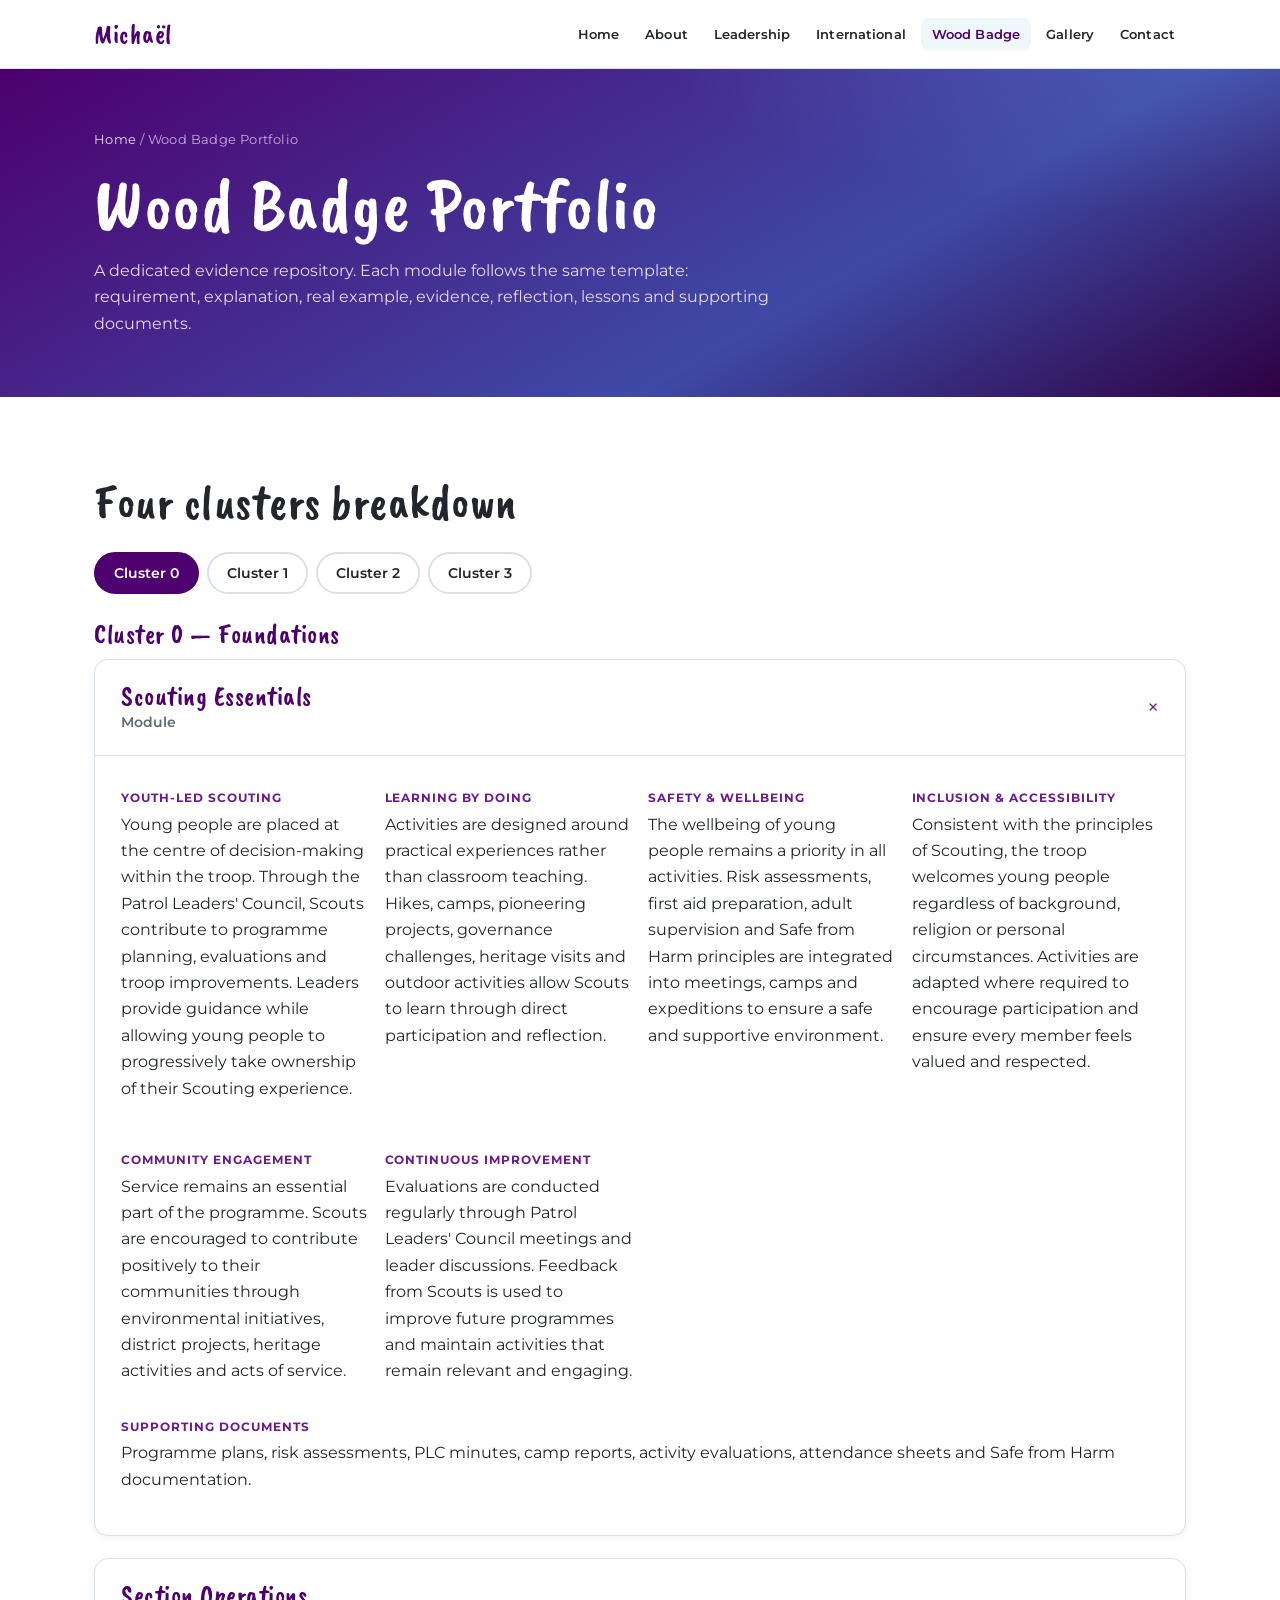
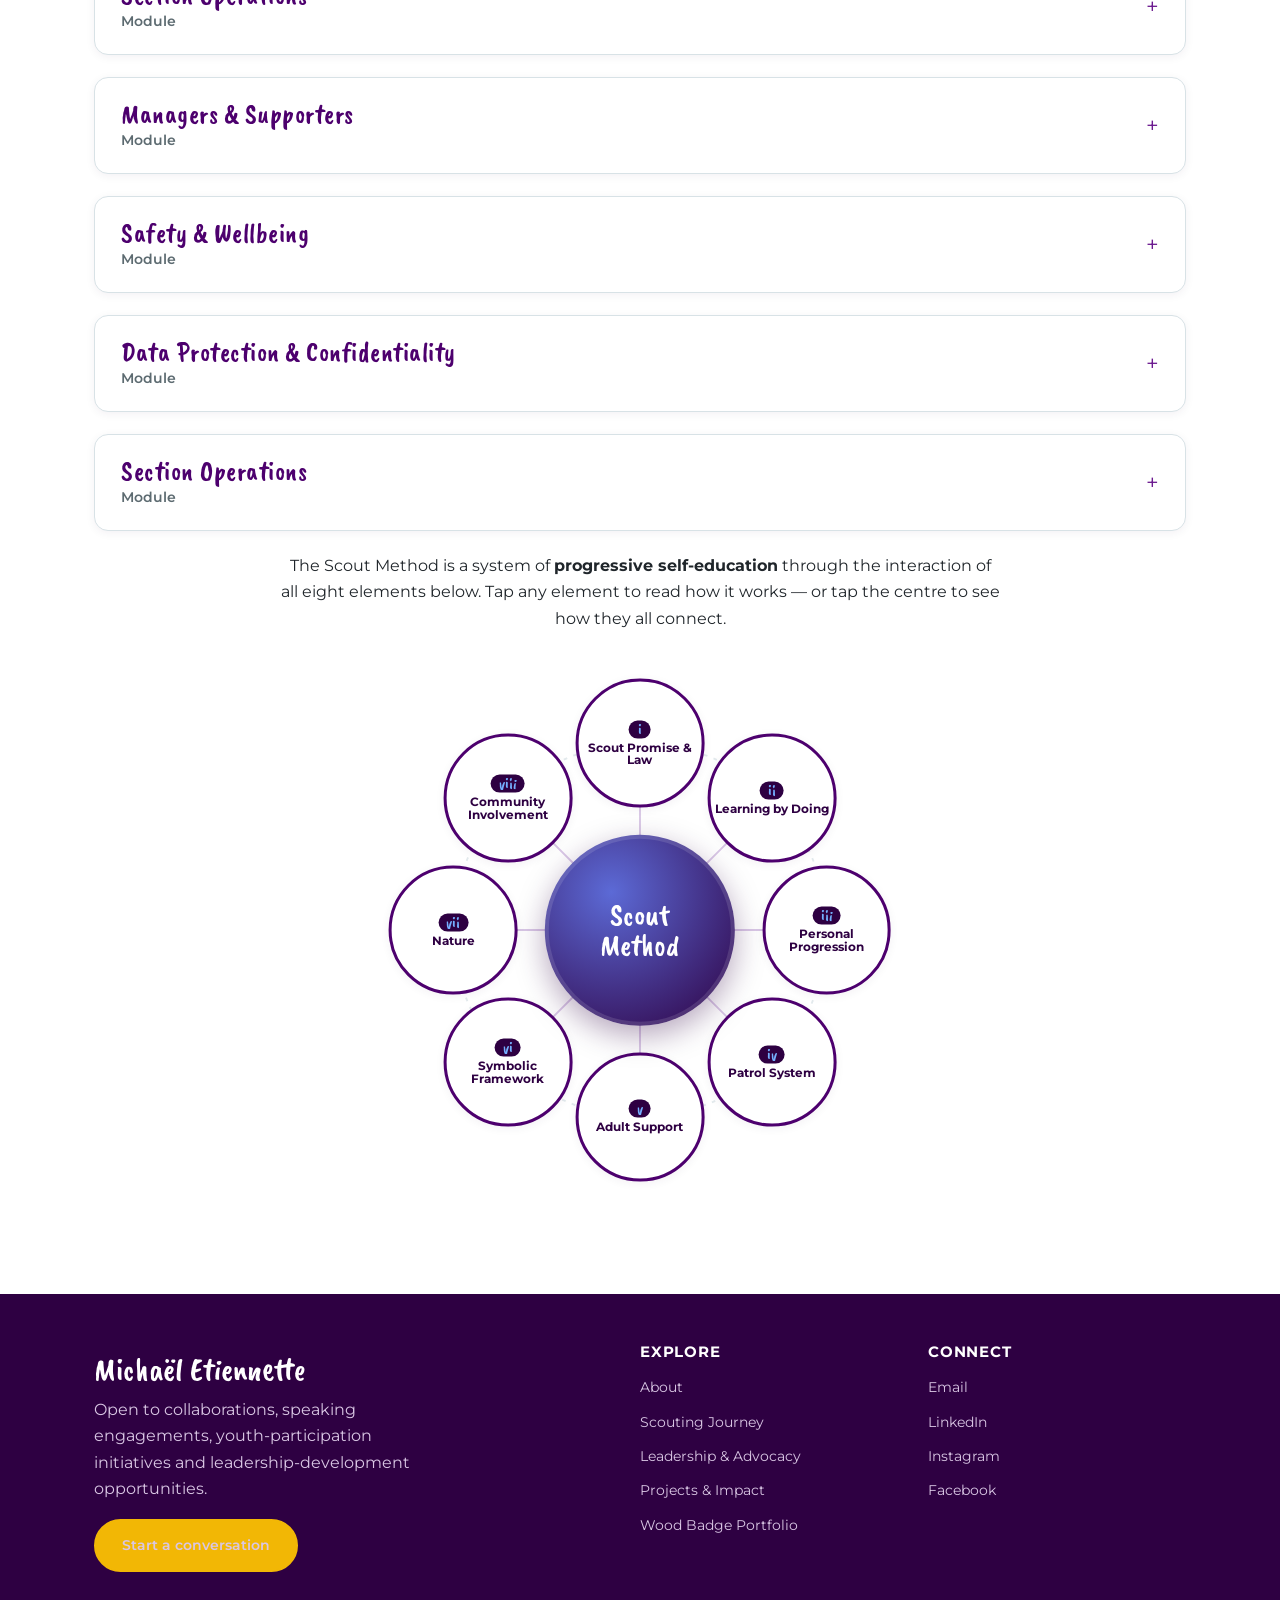
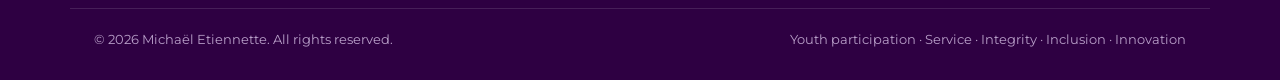
==== wood-badge.html @ 7f984c74 "Refactor code structure for improved readability and maintainability" ====
<!DOCTYPE html>
<html lang="en">
<head>
  <meta charset="UTF-8">
  <meta name="viewport" content="width=device-width, initial-scale=1.0">
  <title>Michaël Etiennette — Wood Badge Portfolio</title>
  <meta name="description" content="A dedicated evidence repository covering all Wood Badge clusters and modules, with requirement, explanation, example, evidence, reflection and lessons.">
  <link rel="preconnect" href="https://fonts.googleapis.com">
  <link rel="preconnect" href="https://fonts.gstatic.com" crossorigin>
  <link href="https://fonts.googleapis.com/css2?family=Caveat+Brush&family=Montserrat:wght@400;500;600;700;800&display=swap" rel="stylesheet">
  <link rel="stylesheet" href="css/style.css">
</head>
<body>
  <!-- ===== Header ===== -->
  <header class="site-header">
    <div class="wrap nav">
      <a class="brand" href="index.html">Michaël</a>
      <button class="nav-toggle" aria-label="Menu" aria-expanded="false">☰</button>
      <ul class="nav-links">
        <li><a href="index.html">Home</a></li>
        <li><a href="about.html">About</a></li>
        <li><a href="leadership.html">Leadership</a></li>
        <li><a href="international.html">International</a></li>
        <li><a href="wood-badge.html">Wood Badge</a></li>
        <li><a href="gallery.html">Gallery</a></li>
        <li><a href="contact.html">Contact</a></li>
      </ul>
    </div>
  </header>

  <section class="banner">
    <div class="wrap">
      <div class="breadcrumb"><a href="index.html">Home</a> / Wood Badge Portfolio</div>
      <h1>Wood Badge Portfolio</h1>
      <p>A dedicated evidence repository. Each module follows the same template: requirement, explanation, real example, evidence, reflection, lessons and supporting documents.</p>
    </div>
  </section>

  <section class="section">
    <div class="wrap" data-tabs>
      <h2>Four clusters breakdown</h2>

      <div class="tabs reveal" style="margin-top:24px;">
        <button class="tab-btn active" data-target="cluster-0">Cluster 0</button>
        <button class="tab-btn" data-target="cluster-1">Cluster 1</button>
        <button class="tab-btn" data-target="cluster-2">Cluster 2</button>
        <button class="tab-btn" data-target="cluster-3">Cluster 3</button>
      </div>
       <!-- CLUSTER 0 -->
<div class="tab-panel active" id="cluster-0">
  <h3 style="color:var(--purple);">Cluster 0 — Foundations</h3>

  <!-- SCOUTING ESSENTIALS -->

  <details class="detail-block reveal" open>
    <summary>
      <div>
        <h3>Scouting Essentials</h3>
        <div class="sub">Module</div>
      </div>
      <span class="chev">+</span>
    </summary>

    <div class="detail-body">

      <div class="field-grid">

        <div class="field">
          <div class="field-label">Youth-Led Scouting</div>
          <p>
            Young people are placed at the centre of decision-making within the troop. Through the Patrol Leaders' Council, Scouts contribute to programme planning, evaluations and troop improvements. Leaders provide guidance while allowing young people to progressively take ownership of their Scouting experience.
          </p>
        </div>

        <div class="field">
          <div class="field-label">Learning by Doing</div>
          <p>
            Activities are designed around practical experiences rather than classroom teaching. Hikes, camps, pioneering projects, governance challenges, heritage visits and outdoor activities allow Scouts to learn through direct participation and reflection.
          </p>
        </div>

        <div class="field">
          <div class="field-label">Safety & Wellbeing</div>
          <p>
            The wellbeing of young people remains a priority in all activities. Risk assessments, first aid preparation, adult supervision and Safe from Harm principles are integrated into meetings, camps and expeditions to ensure a safe and supportive environment.
          </p>
        </div>

        <div class="field">
          <div class="field-label">Inclusion & Accessibility</div>
          <p>
            Consistent with the principles of Scouting, the troop welcomes young people regardless of background, religion or personal circumstances. Activities are adapted where required to encourage participation and ensure every member feels valued and respected.
          </p>
        </div>

        <div class="field">
          <div class="field-label">Community Engagement</div>
          <p>
            Service remains an essential part of the programme. Scouts are encouraged to contribute positively to their communities through environmental initiatives, district projects, heritage activities and acts of service.
          </p>
        </div>

        <div class="field">
          <div class="field-label">Continuous Improvement</div>
          <p>
            Evaluations are conducted regularly through Patrol Leaders' Council meetings and leader discussions. Feedback from Scouts is used to improve future programmes and maintain activities that remain relevant and engaging.
          </p>
        </div>

      </div>

      <div class="field">
        <div class="field-label">Supporting Documents</div>
        <p>
          Programme plans, risk assessments, PLC minutes, camp reports, activity evaluations, attendance sheets and Safe from Harm documentation.
        </p>
      </div>

    </div>
  </details>


  <!-- SECTION OPERATIONS -->

  <details class="detail-block reveal">
    <summary>
      <div>
        <h3>Section Operations</h3>
        <div class="sub">Module</div>
      </div>
      <span class="chev">+</span>
    </summary>

    <div class="detail-body">

      <div class="field-grid">

        <div class="field">
          <div class="field-label">Scout Troop Structure</div>
          <p>
            The Scout Troop consists of 34 Scouts organised into five patrols. Each patrol is led by a Patrol Leader and Assistant Patrol Leader who are responsible for coordinating activities, communication and patrol development.
          </p>
        </div>

        <div class="field">
          <div class="field-label">Patrol Leaders' Council</div>
          <p>
            The Patrol Leaders' Council consists of five Patrol Leaders, five Assistant Patrol Leaders, a Senior Patrol Leader and an Assistant Senior Patrol Leader. The PLC meets regularly to evaluate activities, discuss troop matters and contribute to programme planning.
          </p>
        </div>

        <div class="field">
          <div class="field-label">Youth Participation</div>
          <p>
            As the Patrol Leaders' Council was recently restructured, emphasis is currently placed on leadership development and empowering young leaders to progressively assume greater responsibilities within the troop.
          </p>
        </div>

      </div>

      <div class="field">
        <div class="field-label">Patrol Leaders' Council Structure</div>
        <p><em>Insert organisational chart / image here.</em></p>
      </div>

    </div>
  </details>


  <!-- MANAGERS & SUPPORTERS -->

  <details class="detail-block reveal">
    <summary>
      <div>
        <h3>Managers & Supporters</h3>
        <div class="sub">Module</div>
      </div>
      <span class="chev">+</span>
    </summary>

    <div class="detail-body">

      <div class="field-grid">

        <div class="field">
          <div class="field-label">La Maîtrise</div>
          <p>
            The Group Scouters' Meeting serves as the principal decision-making and coordination body of the group. Leaders from all sections meet regularly to discuss programme delivery, group development, safeguarding concerns and upcoming activities.
          </p>
        </div>

        <div class="field">
          <div class="field-label">Leadership Team</div>
          <p>
            The group currently consists of approximately 14 adult leaders across the Cub, Scout and Venture sections. Meetings are generally held once or twice per week depending on operational requirements.
          </p>
        </div>

        <div class="field">
          <div class="field-label">Decision-Making Process</div>
          <p>
            Consensus is the preferred method of decision-making. Voting is used only when consensus cannot be reached. The Group Scout Leader chairs meetings with support from the Assistant Group Scout Leader, Secretary and Treasurer.
          </p>
        </div>

        <div class="field">
          <div class="field-label">Annual General Meeting</div>
          <p>
            The AGM is normally held at the beginning of each year with the participation of parents, the sponsoring authority and supporters. Financial reports, annual plans and budgets are presented while stakeholders contribute to discussions on the future direction of the group.
          </p>
        </div>

        <div class="field">
          <div class="field-label">Stakeholder Engagement</div>
          <p>
            Parents, former Scouts, district leadership and the sponsoring authority provide valuable support through volunteering, fundraising, logistics and strategic guidance for the group.
          </p>
        </div>

        <div class="field">
          <div class="field-label">Adult Support & Development</div>
          <p>
            Responsibilities are distributed among leaders to encourage ownership, improve retention and provide opportunities for personal development. New leaders are supported through mentoring and gradual integration into group operations.
          </p>
        </div>

      </div>

      <div class="field">
        <div class="field-label">Supporting Documents</div>
        <p>
          AGM reports, meeting minutes, organisational charts, budgets, annual calendars and committee records.
        </p>
      </div>

    </div>
  </details>


  <!-- SAFETY & WELLBEING -->

  <details class="detail-block reveal">
    <summary>
      <div>
        <h3>Safety & Wellbeing</h3>
        <div class="sub">Module</div>
      </div>
      <span class="chev">+</span>
    </summary>

    <div class="detail-body">

      <div class="field-grid">

        <div class="field">
          <div class="field-label">Safe from Harm Implementation</div>
          <ul>
            <li>Safe from Harm briefings conducted during camps and major activities.</li>
            <li>Listening Ears identified during residential experiences.</li>
            <li>Bullying, exclusion and inappropriate behaviour addressed immediately.</li>
            <li>Young people encouraged to raise concerns in confidence.</li>
            <li>Respectful behaviour standards communicated to all participants.</li>
          </ul>
        </div>

        <div class="field">
          <div class="field-label">Health & First Aid</div>
          <ul>
            <li>First aid kits available during meetings, hikes and camps.</li>
            <li>Medical information collected before residential activities.</li>
            <li>Emergency contacts maintained and accessible.</li>
            <li>Qualified first aiders identified for major events.</li>
            <li>Emergency procedures reviewed before activities.</li>
          </ul>
        </div>

        <div class="field">
          <div class="field-label">Risk Management</div>
          <ul>
            <li>Risk assessments completed before major activities.</li>
            <li>Hazards identified and control measures documented.</li>
            <li>Activity leaders briefed on mitigation measures.</li>
            <li>Dynamic risk assessments conducted when conditions change.</li>
          </ul>
        </div>

      </div>

      <div class="field">
        <div class="field-label">Risk Assessment Example</div>
        <p><em>Insert risk assessment matrix / image here.</em></p>
      </div>

    </div>
  </details>


  <!-- DATA PROTECTION -->

  <details class="detail-block reveal">
    <summary>
      <div>
        <h3>Data Protection & Confidentiality</h3>
        <div class="sub">Module</div>
      </div>
      <span class="chev">+</span>
    </summary>

    <div class="detail-body">

      <div class="field-grid">

        <div class="field">
          <div class="field-label">Personal Information</div>
          <p>
            Personal information collected from members and parents is used solely for Scouting purposes. Access is restricted to authorised leaders where operationally necessary.
          </p>
        </div>

        <div class="field">
          <div class="field-label">Medical Records</div>
          <p>
            Medical information is collected before camps and major activities and handled confidentially to ensure the safety and wellbeing of participants.
          </p>
        </div>

        <div class="field">
          <div class="field-label">Photography Consent</div>
          <p>
            Parents are informed regarding the use of photographs and media content. Images used on social media or promotional materials remain respectful and aligned with Safe from Harm principles.
          </p>
        </div>

        <div class="field">
          <div class="field-label">Document Security</div>
          <p>
            Registration forms, consent forms, attendance records and emergency contacts are stored securely and retained only for as long as required.
          </p>
        </div>

      </div>

    </div>
  </details>




            <!-- SECTION OPERATIONS -->

            <details class="detail-block reveal">
              <summary>
                <div>
                  <h3>Section Operations</h3>
                  <div class="sub">Module</div>
                </div>
                <span class="chev">+</span>
              </summary>

              <div class="detail-body">

                <div class="field-grid">

                  <div class="field">
                    <div class="field-label">Scout Troop Structure</div>
                    <p>
                      The Scout Troop consists of 34 Scouts organised into five patrols. Each patrol is led by a Patrol Leader and Assistant Patrol Leader who are responsible for coordinating activities, communication and patrol development.
                    </p>
                  </div>

                  <div class="field">
                    <div class="field-label">Patrol Leaders' Council</div>
                    <p>
                      The Patrol Leaders' Council consists of five Patrol Leaders, five Assistant Patrol Leaders, a Senior Patrol Leader and an Assistant Senior Patrol Leader. The PLC meets regularly to evaluate activities, discuss troop matters and contribute to programme planning.
                    </p>
                  </div>

                  <div class="field">
                    <div class="field-label">Youth Participation</div>
                    <p>
                      As the Patrol Leaders' Council was recently restructured, emphasis is currently placed on leadership development and empowering young leaders to progressively assume greater responsibilities within the troop.
                    </p>
                  </div>

                </div>

                <div class="field">
                  <div class="field-label">Patrol Leaders' Council Structure</div>
                  <p><em>Insert organisational chart / image here.</em></p>
                </div>

              </div>
            </details>


         <!-- Interactive Scout Method diagram -->
            <div class="scout-method" id="scoutMethod">
              <p class="sm-intro">The Scout Method is a system of <strong>progressive self-education</strong>
                 through the interaction of all eight elements below. Tap any element to read how it works —
                 or tap the centre to see how they all connect.</p>

              <div class="sm-diagram" aria-label="Scout Method elements diagram">
                <svg class="sm-lines" viewBox="0 0 600 600" preserveAspectRatio="xMidYMid meet" aria-hidden="true">
                  <g class="sm-spokes"></g>
                  <circle class="sm-ring" cx="300" cy="300" r="200" />
                </svg>
                <button class="sm-hub" type="button" aria-pressed="false">
                  <span class="sm-hub-title">Scout<br>Method</span>
                  
                </button>
                <div class="sm-nodes"></div>
              </div>

              <div class="sm-detail" id="smDetail" hidden>
                <div class="sm-detail-card">
                  <span class="sm-num" id="smNum">i</span>
                  <h3 id="smTitle">—</h3>
                  <p id="smText">—</p>
                  <button class="sm-close" id="smClose" type="button" aria-label="Close">Close ✕</button>
                </div>
              </div>

             
            </div>




</div>

        <!-- CLUSTER 1 -->
      <div class="tab-panel" id="cluster-1">
        <h3 style="color:var(--purple);">Cluster 1 — Growing &amp; Delivering</h3>

        <details class="detail-block reveal" open>
          <summary>
            <div>
              <h3>Changes in Scouting</h3>
              <div class="sub">Module</div>
            </div>
            <span class="chev">+</span>
          </summary>

          <div class="detail-body">
            <div class="field-grid">
              <div class="field">
                <div class="field-label">58+ Years of Scouting</div>
                <p>The 16th Scout Group has existed for more than 58 years. Its continuity shows the ability of the group to adapt to new realities while preserving its traditions, identity and values.</p>
              </div>

              <div class="field">
                <div class="field-label">Scouting Online</div>
                <p>During the COVID-19 pandemic, the group adapted by using online Scouting methods to maintain engagement, communication and learning despite physical restrictions.</p>
              </div>

              <div class="field">
                <div class="field-label">Modern Programme Approach</div>
                <p>The group continues to evolve by integrating more youth participation, practical activities, digital tools, inclusive practices and programme themes that reflect the interests and needs of today’s young people.</p>
              </div>
            </div>

            <div class="field">
              <div class="field-label">Supporting Documents</div>
              <p><em>Evidence can include historical group records, photos, online activity screenshots, programme plans, and testimonies from leaders.</em></p>
            </div>
          </div>
        </details>

        <details class="detail-block reveal">
          <summary>
            <div>
              <h3>Programme Planning</h3>
              <div class="sub">Module</div>
            </div>
            <span class="chev">+</span>
          </summary>

          <div class="detail-body">
            <div class="programme-flow">
              <div class="programme-step">
                <div class="programme-step-title">1. Start-Off</div>
                <p>At the end of August / early September, we launched the Governance Challenge with an introductory session on governance, leadership and decision-making.</p>
              </div>

              <div class="programme-step">
                <div class="programme-step-title">2. MSA Organigram</div>
                <p>Scouts were introduced to the main decision-making bodies within the Mauritius Scout Association. They also interviewed group leaders to learn their names, roles and responsibilities.</p>
              </div>

              <div class="programme-step">
                <div class="programme-step-title">3. Historical Expedition</div>
                <p>Near the end of September, Scouts visited key historical sites in Port Louis, including the Citadel, to understand their importance, heritage value and connection to civic life.</p>
              </div>

              <div class="programme-step">
                <div class="programme-step-title">4. Parliament Visit</div>
                <p>Earlier this year, Scouts visited the National Parliament during National Heritage Day. This gave them the opportunity to discover the parliamentary chamber and better understand national governance.</p>
              </div>

              <div class="programme-step">
                <div class="programme-step-title">5. Final Evaluation</div>
                <p>Scouts had to present concrete evidence, such as photos proving their participation, and demonstrate a basic understanding of governance and why it is necessary within different institutions.</p>
              </div>

              <div class="programme-step">
                <div class="programme-step-title">6. Lessons Learned</div>
                <p>This programme showed that Scouts understand governance better when theory is combined with practical exploration, interviews, site visits and personal reflection.</p>
              </div>
            </div>

            <div class="field">
              <div class="field-label">Supporting Documents</div>
              <p><em>Evidence can include programme plan, photos, visit records, activity instructions, Scout presentations, attendance list and evaluation notes.</em></p>
            </div>
          </div>
        </details>

        <details class="detail-block reveal">
          <summary>
            <div>
              <h3>Administration</h3>
              <div class="sub">Module</div>
            </div>
            <span class="chev">+</span>
          </summary>

          <div class="detail-body">
            <div class="field-grid">
              <div class="field">
                <div class="field-label">Registration & Records</div>
                <p>Administration includes keeping accurate records of members, attendance, activities and payments where applicable. This helps the group plan safely and maintain proper follow-up.</p>
              </div>

              <div class="field">
                <div class="field-label">Communication</div>
                <p>Clear communication with parents, leaders and young people is essential. This may include letters, WhatsApp messages, emails, posters and reminders before activities.</p>
              </div>

              <div class="field">
                <div class="field-label">Event Documentation</div>
                <p>For activities and camps, administrative preparation includes forms, permission letters, budgets, transport arrangements, programmes, emergency contacts and supporting documents.</p>
              </div>
            </div>

            <div class="field">
              <div class="field-label">Reflection</div>
              <p>Good administration makes activities safer, clearer and more professional. It also builds trust with parents and stakeholders because responsibilities, information and expectations are properly documented.</p>
            </div>

            <div class="field">
              <div class="field-label">Supporting Documents</div>
              <p><em>Evidence can include attendance sheets, registration forms, letters, budgets, activity plans, parent communications and event reports.</em></p>
            </div>
          </div>
        </details>

        <details class="detail-block reveal">
          <summary>
            <div>
              <h3>Scouting for All</h3>
              <div class="sub">Module</div>
            </div>
            <span class="chev">+</span>
          </summary>

          <div class="detail-body">
            <div class="field-grid">
              <div class="field">
                <div class="field-label">Religious Inclusion</div>
                <p>The 16th Scout Group has strong Catholic roots, but the group has evolved as members from different religious backgrounds have joined. We aim to remain respectful of our traditions while ensuring that all young people feel welcomed and included.</p>
              </div>

              <div class="field">
                <div class="field-label">Supporting Different Needs</div>
                <p>Some parents have shared that their children may show autistic behaviours or require additional support. The group welcomes these profiles and benefits from adult leaders, especially in the Cub section, who have teaching experience and better understanding of different learning needs.</p>
              </div>

              <div class="field">
                <div class="field-label">Safe from Harm Culture</div>
                <p>Safe from Harm training has helped us better understand inclusion, safeguarding and respectful behaviour. Bullying, exclusion and discrimination are not tolerated, and we work to create a peaceful and supportive environment for all members.</p>
              </div>
            </div>

            <div class="field">
              <div class="field-label">Supporting Documents</div>
              <p><em>Evidence can include Safe from Harm certificates, group rules, parent communications, activity adaptations, photos and leader reflections.</em></p>
            </div>
          </div>
        </details>

        <details class="detail-block reveal">
          <summary>
            <div>
              <h3>Programme Delivery</h3>
              <div class="sub">Module</div>
            </div>
            <span class="chev">+</span>
          </summary>

          <div class="detail-body">
            <div class="vertical-timeline">
              <div class="timeline-item">
                <div class="timeline-date">Saturday 02 May</div>
                <div class="timeline-content">
                  <h4>Session Title</h4>
                  <p>Add the session objective, activity summary, learning area covered, and how the session contributed to the monthly programme.</p>
                </div>
              </div>

              <div class="timeline-item">
                <div class="timeline-date">Saturday 09 May</div>
                <div class="timeline-content">
                  <h4>Session Title</h4>
                  <p>Add the session objective, activity summary, learning area covered, and how young people participated in the activity.</p>
                </div>
              </div>

              <div class="timeline-item">
                <div class="timeline-date">Saturday 16 May</div>
                <div class="timeline-content">
                  <h4>Session Title</h4>
                  <p>Add the session objective, practical activity, badge link, youth involvement and key observations from delivery.</p>
                </div>
              </div>

              <div class="timeline-item">
                <div class="timeline-date">Saturday 25 May</div>
                <div class="timeline-content">
                  <h4>Session Title</h4>
                  <p>Add the final activity, evaluation method, participant feedback and lessons learned from the month’s programme.</p>
                </div>
              </div>
            </div>

            <div class="field">
              <div class="field-label">Supporting Documents</div>
              <p><em>Evidence can include monthly programme plan, attendance sheets, photos, badge links, session notes and evaluation feedback.</em></p>
            </div>
          </div>
        </details>

        <details class="detail-block reveal">
          <summary>
            <div>
              <h3>Growing the Section</h3>
              <div class="sub">Module</div>
            </div>
            <span class="chev">+</span>
          </summary>

          <div class="detail-body">
            <div class="field-grid two-columns">
              <div class="field">
                <div class="field-label">Announcements During Mass</div>
                <p>Announcements during weekly mass help attract potential new members. Many families attending church are interested in activities that support the development of their children, making this an effective recruitment channel.</p>
              </div>

              <div class="field">
                <div class="field-label">State House Kermesse</div>
                <p>Although this was a national initiative, participation in the State House Kermesse helped promote Scouting and led to the recruitment of two new adults and two new young members within the section.</p>
              </div>

              <div class="field">
                <div class="field-label">Responsibility Sharing</div>
                <p>To retain adults, responsibilities are shared among leaders so that everyone feels useful, valued and involved in the life of the group. This strengthens ownership and commitment.</p>
              </div>

              <div class="field">
                <div class="field-label">Team-Building Activities</div>
                <p>Frequent team-building activities, such as hikes and end-of-year gatherings, help maintain morale, improve coordination and create a family-like atmosphere among adult volunteers.</p>
              </div>
            </div>

            <div class="field">
              <div class="field-label">Supporting Documents</div>
              <p><em>Evidence can include recruitment records, activity photos, announcement drafts, kermesse participation proof, adult volunteer lists and team-building photos.</em></p>
            </div>
          </div>
        </details>
      </div>
      <!-- CLUSTER 2 -->
        <div class="tab-panel" id="cluster-2">
          <h3 style="color:var(--purple);">Cluster 2 — Supporting Young People</h3>

          <details class="detail-block reveal" open>
            <summary>
              <div>
                <h3>Supporting Young People</h3>
                <div class="sub">Module</div>
              </div>
              <span class="chev">+</span>
            </summary>

            <div class="detail-body">
              <div class="field-grid single-column">
                <div class="field">
                  <div class="field-label">Empowering Youth Through Participation</div>
                  <p>I believe that young people develop best when they are trusted with responsibility and supported in making decisions that affect them. My approach to youth support is based on meaningful participation, where young people are not only consulted but also encouraged to plan, lead, evaluate and improve their own Scouting experience.</p>

                  <p>Within my Scout Group, I have supported the rebuilding of the Patrol Leaders’ Council to strengthen youth involvement in programme planning and decision-making. I have also been a support to the Venture Executive Committee by guiding members, helping them structure their ideas, and encouraging them to take ownership of their section activities.</p>

                  <p>At district and regional level, my experience as President of the District Youth Scout Council of Port Louis and as Youth Representative for the Africa Scout Region has broadened my perspective on youth participation. It has reinforced my belief that young people need real platforms, proper guidance and trust in order to contribute meaningfully to decisions that affect them.</p>
                </div>
              </div>

              <div class="field">
                <div class="field-label">Supporting Documents</div>
                <p><em>Evidence can include PLC meeting notes, Venture Executive Committee records, DYSF materials, youth consultation notes, photos, and feedback from young members.</em></p>
              </div>
            </div>
          </details>

          <details class="detail-block reveal">
            <summary>
              <div>
                <h3>Positive Behaviour</h3>
                <div class="sub">Module</div>
              </div>
              <span class="chev">+</span>
            </summary>

            <div class="detail-body">
              <div class="field-grid">
                <div class="field">
                  <div class="field-label">Mentorship Approach</div>
                  <p>Positive behaviour in our Scout Group is encouraged through mentorship and individual support. Leaders take time to guide young members, understand their challenges, and help them improve through discussion rather than only correction.</p>
                </div>

                <div class="field">
                  <div class="field-label">Patrol Reward & Recognition</div>
                  <p>The group has implemented a Patrol Reward and Recognition System to encourage teamwork, discipline, attendance, participation and good conduct. This creates healthy motivation while reinforcing the values expected from Scouts.</p>
                </div>

                <div class="field">
                  <div class="field-label">Uniform Inspections</div>
                  <p>Frequent uniform inspections are carried out to encourage discipline, pride and personal responsibility. The aim is not only to correct mistakes but to help young members understand the importance of representing the Movement properly.</p>
                </div>
              </div>

              <div class="field">
                <div class="field-label">Reflection</div>
                <p>These approaches have shown that positive behaviour is more sustainable when young people feel guided, recognised and respected. Mentorship, recognition and clear expectations help create a stronger sense of belonging and accountability.</p>
              </div>

              <div class="field">
                <div class="field-label">Supporting Documents</div>
                <p><em>Evidence can include patrol reward records, uniform inspection sheets, photos, attendance records, mentorship notes, and activity reports.</em></p>
              </div>
            </div>
          </details>

          <details class="detail-block reveal">
            <summary>
              <div>
                <h3>Residential Experiences</h3>
                <div class="sub">Module</div>
              </div>
              <span class="chev">+</span>
            </summary>

            <div class="detail-body">
              <div class="field-grid two-columns">
                <div class="field">
                  <div class="field-label">Start-Up</div>
                  <p>The first stage of organising a residential experience is to define the camp objectives, theme, target participants, expected outcomes and proposed location. This ensures that the camp has a clear educational purpose and is not only a logistical activity.</p>
                </div>

                <div class="field">
                  <div class="field-label">Pre-Camp Planning</div>
                  <p>Pre-camp planning includes collecting information on feasibility, preparing a risk assessment, drafting the budget, building the programme, and preparing proposals or requests for approval from relevant stakeholders.</p>
                </div>

                <div class="field">
                  <div class="field-label">Logistics & Permissions</div>
                  <p>This stage includes confirming the venue, arranging transport, seeking required permissions, preparing the menu, checking available equipment, identifying missing materials, and ensuring that activities can be delivered safely and effectively.</p>
                </div>

                <div class="field">
                  <div class="field-label">Delivery Preparation</div>
                  <p>Before the residential experience, the organising team finalises workshops, prepares activity materials, confirms facilitators, arranges transport, assigns responsibilities, and ensures first aid and Safe from Harm measures are in place.</p>
                </div>

                <div class="field">
                  <div class="field-label">During the Camp</div>
                  <p>During the camp, the team supervises participants, coordinates with the Chef de Camp, monitors safety, follows up with the kitchen team, supports facilitators, and ensures that participants and volunteers remain physically and emotionally safe.</p>
                </div>

                <div class="field">
                  <div class="field-label">Report & Evaluation</div>
                  <p>After the camp, feedback is collected from participants, volunteers and organisers. This helps evaluate the quality of the programme, identify challenges, and improve the planning of future residential experiences.</p>
                </div>
              </div>

              <div class="field">
                <div class="field-label">Supporting Documents</div>
                <p><em>Evidence can include camp proposal, budget, programme, transport plan, menu, risk assessment, permission letters, evaluation forms, attendance list, and photos.</em></p>
              </div>
            </div>
          </details>

          <details class="detail-block reveal">
            <summary>
              <div>
                <h3>Risk Management</h3>
                <div class="sub">Module</div>
              </div>
              <span class="chev">+</span>
            </summary>

            <div class="detail-body">
              <div class="field-grid two-columns">
                <div class="field">
                  <div class="field-label">Risk Assessment Process</div>
                  <p>Risk management begins before the activity by identifying possible hazards, assessing the likelihood and impact of each risk, and deciding on control measures. This helps ensure that activities are delivered safely while still allowing young people to experience challenge and adventure.</p>
                </div>

                <div class="field">
                  <div class="field-label">Main Areas Considered</div>
                  <ul>
                    <li>Participant safety and supervision</li>
                    <li>Venue and environmental risks</li>
                    <li>Transport and movement</li>
                    <li>Food, hygiene and hydration</li>
                    <li>First aid and emergency response</li>
                    <li>Safe from Harm procedures</li>
                  </ul>
                </div>

                <div class="field">
                  <div class="field-label">Real Example</div>
                  <p>For residential activities and district-level events, risk assessment is used to identify potential issues before the activity begins. This includes checking the venue, planning emergency contacts, assigning responsibilities, and ensuring that safety measures are understood by the organising team.</p>
                </div>

                <div class="field">
                  <div class="field-label">Reflection</div>
                  <p>Risk assessment has taught me that safety planning should not be treated as paperwork only. It is a practical tool that helps leaders anticipate problems, protect participants, and respond more confidently during an activity.</p>
                </div>
              </div>

              <div class="field">
                <div class="field-label">Risk Assessment Matrix</div>
                <div class="image-placeholder">
                  <p><em>Risk assessment image/matrix will be added here later.</em></p>
                </div>
              </div>

              <div class="field">
                <div class="field-label">Supporting Documents</div>
                <p><em>Evidence can include risk assessment forms, safety plans, first aid arrangements, emergency contact lists, venue checks, camp rules, and Safe from Harm measures.</em></p>
              </div>
            </div>
          </details>

          <details class="detail-block reveal">
            <summary>
              <div>
                <h3>Practical Skills</h3>
                <div class="sub">Module</div>
              </div>
              <span class="chev">+</span>
            </summary>

            <div class="detail-body">
              <div class="field-grid">
                <div class="field">
                  <div class="field-label">Pioneering</div>
                  <p>Scouts develop practical pioneering skills through knotting, lashings, teamwork and simple gadget construction. These activities help them apply technical knowledge while building patience, coordination and problem-solving skills.</p>
                </div>

                <div class="field">
                  <div class="field-label">Cooking</div>
                  <p>Cooking activities help young members develop independence, planning and responsibility. Scouts learn how to prepare meals safely, manage ingredients, respect hygiene rules and work as a team during camps or outdoor activities.</p>
                </div>

                <div class="field">
                  <div class="field-label">Techno Challenge</div>
                  <p>The Techno Challenge introduces Scouts to science, technology and innovation through practical learning. Activities may include basic digital skills, problem-solving tasks and exposure to topics such as artificial intelligence and scientific discovery.</p>
                </div>
              </div>

              <div class="field">
                <div class="field-label">Supporting Documents</div>
                <p><em>Evidence can include badge records, activity plans, photos, assessment notes, participant outputs, and feedback from leaders.</em></p>
              </div>
            </div>
          </details>

          <details class="detail-block reveal">
            <summary>
              <div>
                <h3>International Scouting</h3>
                <div class="sub">Module</div>
              </div>
              <span class="chev">+</span>
            </summary>

            <div class="detail-body">
              <div class="field-grid">
                <div class="field">
                  <div class="field-label">Online Application</div>
                  <p>Participation in international Scouting events usually begins with an application process. Young people need to understand the event requirements, eligibility criteria, deadlines and documents required before applying.</p>
                </div>

                <div class="field">
                  <div class="field-label">Fundraising</div>
                  <p>International events often require financial preparation. Fundraising can help make participation more accessible by reducing the cost burden on young people and their families.</p>
                </div>

                <div class="field">
                  <div class="field-label">Contingent Training</div>
                  <p>Before attending an international event, participants should receive preparation through contingent training. This may include cultural awareness, travel expectations, safety briefings, event objectives and team-building activities.</p>
                </div>

                <div class="field">
                  <div class="field-label">Youth Preparation</div>
                  <p>Young people should be supported to understand their role as representatives of their group, association and country. This includes behaviour expectations, communication, responsibility and openness to learning from other cultures.</p>
                </div>

                <div class="field">
                  <div class="field-label">Reflection</div>
                  <p>International Scouting gives young people the opportunity to develop global citizenship, confidence and intercultural understanding. Proper preparation ensures that they benefit fully from the experience.</p>
                </div>

                <div class="field">
                  <div class="field-label">Lessons Learned</div>
                  <p>Young people need early guidance, clear information and financial planning support to access international opportunities successfully.</p>
                </div>
              </div>

              <div class="field">
                <div class="field-label">Supporting Documents</div>
                <p><em>Evidence can include event invitations, application forms, fundraising plans, training programmes, travel preparation documents, photos and participant reflections.</em></p>
              </div>
            </div>
          </details>
        </div>
      <!-- CLUSTER 3 -->
          <div class="tab-panel" id="cluster-3">
      <h3 style="color:var(--purple);">Cluster 3 — Leadership &amp; Learning</h3>

      <details class="detail-block reveal" open>
        <summary>
          <div>
            <h3>Leadership Skills</h3>
            <div class="sub">Module</div>
          </div>
          <span class="chev">+</span>
        </summary>

        <div class="detail-body">
          <div class="field-grid">
            <div class="field">
              <div class="field-label">Autocratic Leadership</div>
              <p>During my mandate as President of the District Youth Scout Council, I sometimes had to make quick decisions when time was limited. This was mainly for minor operational matters such as drafting emails, preparing communication content, or validating marketing material. I used this approach carefully, only when immediate action was needed and when the decision did not affect the wider team’s direction.</p>
            </div>

            <div class="field">
              <div class="field-label">Democratic Leadership</div>
              <p>Through the Patrol Leaders’ Council, we consult young members before planning and organising activities. For example, Patrol Leaders expressed their interest in having more expeditions and outdoor experiences. As a result, this year we organised two field trips, participated in one district-level camp, and started planning a mini-camp before our annual group camp.</p>
            </div>

            <div class="field">
              <div class="field-label">Laissez-faire Leadership</div>
              <p>One lesson I learned as DYSC President is that leadership also means knowing when to step back. During the District Youth Scout Forum, I delegated specific responsibilities to my team, including the preparation and facilitation of SDG-related activities. Once the team clearly understood the objectives, they were able to deliver independently, allowing me to trust their ownership and focus on overall coordination.</p>
            </div>
          </div>

          <div class="field">
            <div class="field-label">Supporting Documents</div>
            <p><em>Evidence can include DYSC meeting notes, activity plans, forum programme, communication materials, photos, and feedback from team members.</em></p>
          </div>
        </div>
      </details>

      <details class="detail-block reveal">
        <summary>
          <div>
            <h3>Working with Adults</h3>
            <div class="sub">Module</div>
          </div>
          <span class="chev">+</span>
        </summary>

        <div class="detail-body">
          <div class="field-grid two-columns">
            <div class="field">
              <div class="field-label">Issue 1 — Recognition within the Group</div>
              <p>During one of our <em>La Maîtrise</em> meetings, a situation arose where one leader felt that their contribution was not being sufficiently recognised within the group. This affected their motivation and participation during discussions.</p>
            </div>

            <div class="field">
              <div class="field-label">Solution 1 — Listening and Shared Responsibility</div>
              <p>We acknowledged the concern and created space for the leader to express their views. To help them feel more included, we encouraged greater participation in meetings and assigned more meaningful responsibilities. This helped rebuild confidence and improved engagement within the leadership team.</p>
            </div>

            <div class="field">
              <div class="field-label">Issue 2 — Understanding the Purpose of DYSF</div>
              <p>In the build-up to the District Youth Scout Forum, some Scouters, leaders and parents did not fully understand the purpose of the forum or the importance of youth participation within the district.</p>
            </div>

            <div class="field">
              <div class="field-label">Solution 2 — Clear Communication</div>
              <p>Through consistent communication, explanatory posts, videos and direct discussions, we helped clarify the objectives and benefits of the forum. This approach reduced doubts, increased trust, and encouraged better participation from both young people and adults.</p>
            </div>
          </div>

          <div class="field">
            <div class="field-label">Supporting Documents</div>
            <p><em>Evidence can include meeting notes, DYSF communication materials, parent information posts, videos, invitation letters, and participation records.</em></p>
          </div>
        </div>
      </details>

      <details class="detail-block reveal">
        <summary>
          <div>
            <h3>Instructing Practical Skills</h3>
            <div class="sub">Module</div>
          </div>
          <span class="chev">+</span>
        </summary>

        <div class="detail-body">
          <div class="field-grid two-columns">
            <div class="field">
              <div class="field-label">Practical Skill Selected</div>
              <p>The practical skill selected was linked to the Pioneer Activity Badge. Scouts were introduced to basic pioneering concepts, including knots, teamwork, planning, and simple gadget construction.</p>
            </div>

            <div class="field">
              <div class="field-label">Preparation</div>
              <p>Before the activity, the leadership team identified the skills to be demonstrated, prepared the necessary materials, and planned the session so that Scouts could first observe the technique and then practise it in small groups.</p>
            </div>

            <div class="field">
              <div class="field-label">Animation</div>
              <p>The activity was delivered through a practical, hands-on method. Scouts were guided step by step, then given the opportunity to apply the skill themselves through a mini team challenge, encouraging both learning and collaboration.</p>
            </div>

            <div class="field">
              <div class="field-label">Evaluation</div>
              <p>Scouts were assessed through observation and demonstration. Leaders checked whether they could correctly apply the technique, work safely, and explain the purpose of the skill they had learned.</p>
            </div>

            <div class="field">
              <div class="field-label">Reflection</div>
              <p>This activity showed that young people learn practical skills more effectively when they are actively involved rather than only listening to instructions.</p>
            </div>

            <div class="field">
              <div class="field-label">Lessons Learned</div>
              <p>For future sessions, more time should be allocated for practice and peer learning, especially for Scouts who need additional support before being assessed.</p>
            </div>
          </div>

          <div class="field">
            <div class="field-label">Supporting Documents</div>
            <p><em>Evidence can include activity plans, badge requirements, photos of the practical activity, assessment notes, and feedback from leaders.</em></p>
          </div>
        </div>
      </details>

        <details class="detail-block reveal">
          <summary>
            <div>
              <h3>Assessing Learning</h3>
              <div class="sub">Module</div>
            </div>
            <span class="chev">+</span>
          </summary>

          <div class="detail-body">
            <div class="field-grid two-columns">
              <div class="field">
                <div class="field-label">Outdoor Evaluation — Hiking</div>
                <p>A recent trip to Dauguet allowed us to assess Scouts working towards their Orienteering Activity Badge. They were given a compass and asked to guide their team through the forest using cardinal directions.</p>
              </div>

              <div class="field">
                <div class="field-label">On-the-Field Assessment</div>
                <p>The assessment was conducted in a real outdoor setting rather than through theory only. This helped leaders observe whether Scouts could apply their knowledge practically, communicate with their patrol, and make decisions during the activity.</p>
              </div>

              <div class="field">
                <div class="field-label">Evidence Gathering</div>
                <p>Evidence was gathered through direct observation, leader notes, team performance, and how well Scouts completed the route while using the compass correctly.</p>
              </div>

              <div class="field">
                <div class="field-label">Learning Standard</div>
                <p>The expected standard was that Scouts could identify directions, use a compass safely and correctly, and support their team during the orientation activity.</p>
              </div>

              <div class="field">
                <div class="field-label">Reflection</div>
                <p>This assessment showed that outdoor skills are best evaluated in real situations where young people can demonstrate confidence, teamwork and practical understanding.</p>
              </div>

              <div class="field">
                <div class="field-label">Lessons Learned</div>
                <p>Future assessments should include a short briefing before the activity and a reflection session afterwards to help Scouts better understand what they achieved and what they can improve.</p>
              </div>
            </div>

            <div class="field">
              <div class="field-label">Supporting Documents</div>
              <p><em>Evidence can include route plans, photos, badge records, assessment notes, and attendance sheets.</em></p>
            </div>
          </div>
        </details>

        <details class="detail-block reveal">
          <summary>
            <div>
              <h3>Facilitation</h3>
              <div class="sub">Module</div>
            </div>
            <span class="chev">+</span>
          </summary>

          <div class="detail-body">
            <div class="field-grid">
              <div class="field">
                <div class="field-label">Traditional Teaching</div>
                <p>Some sessions require direct explanation, especially when introducing new concepts, safety rules, badge requirements or technical knowledge before moving into practical activities.</p>
              </div>

              <div class="field">
                <div class="field-label">Resource Person Intervention</div>
                <p>A recent visit to the Rajiv Gandhi Science Centre allowed the group to benefit from qualified facilitators for the Techno Challenge. This was especially useful for topics such as artificial intelligence and science, where external expertise strengthened the learning experience.</p>
              </div>

              <div class="field">
                <div class="field-label">Practical Activities</div>
                <p>For skills that require learning by doing, we used practical activities such as mini competitions for gadget building. This encouraged Scouts to apply techniques, collaborate and learn through experience.</p>
              </div>

              <div class="field">
                <div class="field-label">Interactive Outdoor Games</div>
                <p>For the Orienteering Badge, we organised a mini orientation course at Dauguet Health Track. Scouts had to use a compass to guide their teams, turning the assessment into an active and engaging learning experience.</p>
              </div>

              <div class="field">
                <div class="field-label">Mini Quiz</div>
                <p>For Founder’s Day, we organised a quiz on the life of Baden-Powell. This made the learning process more interactive and encouraged members to discover the founder’s life in a fun and participative way.</p>
              </div>
            </div>

            <div class="field">
              <div class="field-label">Supporting Documents</div>
              <p><em>Evidence can include session plans, photos, quiz sheets, activity instructions, visit details, and participant feedback.</em></p>
            </div>
          </div>
        </details>

        <details class="detail-block reveal">
          <summary>
            <div>
              <h3>Presenting</h3>
              <div class="sub">Module</div>
            </div>
            <span class="chev">+</span>
          </summary>

          <div class="detail-body">
            <div class="field-grid single-column">
              <div class="field">
                <div class="field-label">Feedback and Understanding</div>
                <p>After delivering a presentation or explanation, I use feedback to check whether young members understood the message clearly. This can be done through short questions, group discussion, recap activities or asking members to explain the key points in their own words. This helps me identify what was understood, what needs to be repeated, and how I can improve my communication for future sessions.</p>
              </div>
            </div>

            <div class="field">
              <div class="field-label">Supporting Documents</div>
              <p><em>Evidence can include presentation slides, activity feedback, discussion notes, photos, or examples of recap activities.</em></p>
            </div>
          </div>
        </details>
      </div>
  
    </div>
  </section>

  <footer class="site-footer">
    <div class="wrap footer-grid">
      <div>
        <div class="footer-brand">Michaël Etiennette</div>
        <p style="max-width:340px;">Open to collaborations, speaking engagements, youth-participation
           initiatives and leadership-development opportunities.</p>
        <a class="btn btn--gold" href="contact.html">Start a conversation</a>
      </div>
      <div>
        <h4>Explore</h4>
        <ul class="footer-links">
          <li><a href="about.html">About</a></li>
          <li><a href="scouting-journey.html">Scouting Journey</a></li>
          <li><a href="leadership.html">Leadership &amp; Advocacy</a></li>
          <li><a href="projects.html">Projects &amp; Impact</a></li>
          <li><a href="wood-badge.html">Wood Badge Portfolio</a></li>
        </ul>
      </div>
      <div>
        <h4>Connect</h4>
        <ul class="footer-links">
          <li><a href="contact.html">Email</a></li>
          <li><a href="contact.html">LinkedIn</a></li>
          <li><a href="contact.html">Instagram</a></li>
          <li><a href="contact.html">Facebook</a></li>
        </ul>
      </div>
    </div>
    <div class="wrap footer-bottom">
      <span>© <span id="year">2026</span> Michaël Etiennette. All rights reserved.</span>
      <span>Youth participation · Service · Integrity · Inclusion · Innovation</span>
    </div>
  </footer>

  <script src="js/main.js"></script>
  <script src="js/Scout method.js"></script>
</body>
</html>
---- css/style.css ----
/* ==========================================================================
   Michaël Etiennette — Portfolio
   Design brief: Modern NGO / International Organisation
   Scout Purple #4d006e · Caveat Brush (headings) · Montserrat (body)
   ========================================================================== */

/* ---- Design tokens (Rebrand: Scout Purple x cool palette) ---- */
:root {
  /* Brand anchors */
  --purple:        #4d006e;       /* Scout Purple — primary brand */
  --purple-deep:   #2e0042;       /* deepest purple — dark sections */
  --purple-soft:   #6b1a8f;       /* lifted purple */

  /* Bridge + cool palette (from new brand swatch) */
  --indigo:        #5c6ad6;       /* periwinkle indigo — bridges purple to blue */
  --indigo-deep:   #3f4aa6;       /* darker indigo for gradients/hover */
  --sky:           #75b0ff;       /* sky blue — bright cool accent */
  --sky-deep:      #4f93f5;       /* deeper sky for hover */
  --ice:           #e5f6f9;       /* pale ice blue — soft section wash */
  --sage:          #94a3a8;       /* sage grey — muted/secondary */
  --slate:         #505659;       /* slate charcoal — ink */

  /* Warm accent retained for energy/contrast */
  --gold:          #f2b705;       /* warm accent — service / energy */

  /* Functional */
  --ink:           #20262b;       /* slate-tinted near-black text */
  --paper:         #ffffff;
  --mist:          #eef7fa;       /* ice-blue wash for alt sections (from palette) */
  --line:          #d8e2e6;       /* sage-tinted hairline */
  --muted:         #5d6b71;       /* sage-slate muted text */

  --maxw:          1140px;
  --radius:        14px;
  --shadow-sm:     0 2px 10px rgba(45, 0, 66, 0.06);
  --shadow-md:     0 14px 40px rgba(45, 0, 66, 0.12);

  --font-head:     'Caveat Brush', cursive;
  --font-body:     'Montserrat', system-ui, sans-serif;
}

/* ---- Reset ---- */
*, *::before, *::after { box-sizing: border-box; }
html { scroll-behavior: smooth; }
body {
  margin: 0;
  font-family: var(--font-body);
  color: var(--ink);
  background: var(--paper);
  line-height: 1.65;
  font-size: 16px;
  -webkit-font-smoothing: antialiased;
}
img { max-width: 100%; display: block; }
a { color: var(--purple); text-decoration: none; }
a:hover { text-decoration: underline; }

/* ---- Layout helpers ---- */
.wrap { width: 100%; max-width: var(--maxw); margin: 0 auto; padding: 0 24px; }
.section { padding: 80px 0; }
.section--mist { background: var(--mist); }
.section--ink { background: linear-gradient(155deg, var(--purple-deep) 0%, var(--indigo-deep) 100%); color: #eaf1fb; }
.center { text-align: center; }
.lead { font-size: 1.15rem; color: var(--muted); max-width: 720px; }
.center .lead { margin-left: auto; margin-right: auto; }

/* ---- Typography ---- */
h1, h2, h3, h4 { font-family: var(--font-head); font-weight: 400; line-height: 1.05; margin: 0 0 .4em; letter-spacing: .5px; }
h1 { font-size: clamp(2.8rem, 6vw, 4.6rem); }
h2 { font-size: clamp(2.1rem, 4vw, 3rem); }
h3 { font-size: 1.7rem; }
h4 { font-size: 1.3rem; }
p  { margin: 0 0 1rem; }

.eyebrow {
  font-family: var(--font-body);
  font-weight: 700;
  font-size: .78rem;
  letter-spacing: .18em;
  text-transform: uppercase;
  color: var(--purple-soft);
  margin: 0 0 .8rem;
  display: inline-block;
}
.section--ink .eyebrow { color: var(--gold); }

/* ---- Buttons ---- */
.btn {
  display: inline-block;
  font-family: var(--font-body);
  font-weight: 600;
  font-size: .95rem;
  padding: 13px 26px;
  border-radius: 100px;
  border: 2px solid var(--purple);
  background: var(--purple);
  color: #fff;
  cursor: pointer;
  transition: transform .15s ease, box-shadow .15s ease, background .15s ease;
}
.btn:hover { background: var(--purple-deep); border-color: var(--purple-deep); text-decoration: none; transform: translateY(-2px); box-shadow: var(--shadow-md); }
.btn--ghost { background: transparent; color: var(--purple); }
.btn--ghost:hover { background: var(--purple); color: #fff; }
.btn--gold { background: var(--gold); border-color: var(--gold); color: var(--ink); }
.btn--gold:hover { background: #d89e00; border-color: #d89e00; color: var(--ink); }
.btn--indigo { background: var(--indigo); border-color: var(--indigo); color: #fff; }
.btn--indigo:hover { background: var(--indigo-deep); border-color: var(--indigo-deep); color: #fff; }
.btn--sky { background: var(--sky); border-color: var(--sky); color: var(--purple-deep); }
.btn--sky:hover { background: var(--sky-deep); border-color: var(--sky-deep); color: #fff; }
.btn-row { display: flex; gap: 14px; flex-wrap: wrap; }
.center .btn-row { justify-content: center; }

/* ==========================================================================
   Header / Navigation
   ========================================================================== */
.site-header {
  position: sticky; top: 0; z-index: 100;
  background: rgba(255,255,255,.92);
  backdrop-filter: blur(10px);
  border-bottom: 1px solid var(--line);
}
.nav { display: flex; align-items: center; justify-content: space-between; height: 68px; }
.brand { font-family: var(--font-head); font-size: 1.7rem; color: var(--purple); letter-spacing: .5px; }
.brand:hover { text-decoration: none; }
.brand span { color: var(--gold); }

.nav-links { display: flex; gap: 4px; align-items: center; list-style: none; margin: 0; padding: 0; flex-wrap: wrap; }
.nav-links a {
  font-size: .82rem; font-weight: 600; color: var(--ink);
  padding: 8px 11px; border-radius: 8px; letter-spacing: .01em;
}
.nav-links a:hover { background: var(--mist); color: var(--purple); text-decoration: none; }
.nav-links a.active { color: var(--purple); background: var(--mist); }

.nav-toggle {
  display: none; background: none; border: 0; cursor: pointer;
  font-size: 1.6rem; color: var(--purple); line-height: 1;
}

@media (max-width: 940px) {
  .nav-toggle { display: block; }
  .nav-links {
    position: absolute; top: 68px; left: 0; right: 0;
    background: #fff; flex-direction: column; gap: 0;
    border-bottom: 1px solid var(--line); box-shadow: var(--shadow-sm);
    max-height: 0; overflow: hidden; transition: max-height .3s ease;
  }
  .nav-links.open { max-height: 80vh; overflow-y: auto; padding: 8px 0; }
  .nav-links li { width: 100%; }
  .nav-links a { display: block; padding: 12px 24px; border-radius: 0; }
}

/* ==========================================================================
   Hero
   ========================================================================== */
.hero {
  position: relative;
  background:
    radial-gradient(1200px 600px at 85% -10%, rgba(117,176,255,.22), transparent 60%),
    linear-gradient(150deg, var(--purple) 0%, var(--indigo-deep) 60%, var(--purple-deep) 100%);
  color: #fff;
  overflow: hidden;
}
.hero::after {
  content: ""; position: absolute; inset: 0;
  background-image:
    radial-gradient(circle at 1px 1px, rgba(255,255,255,.08) 1px, transparent 0);
  background-size: 26px 26px; opacity: .6; pointer-events: none;
}
.hero .wrap { position: relative; z-index: 1; padding-top: 90px; padding-bottom: 90px; }
.hero h1 { color: #fff; }
.hero .role { font-weight: 600; letter-spacing: .04em; color: var(--gold); text-transform: uppercase; font-size: .9rem; margin-bottom: 1.2rem; }
.hero .mission { font-size: 1.25rem; max-width: 640px; color: #efe1f5; margin-bottom: 1.8rem; }

/* ==========================================================================
   Page banner (interior pages)
   ========================================================================== */
.banner {
  background:
    radial-gradient(900px 400px at 90% -30%, rgba(117,176,255,.24), transparent 60%),
    linear-gradient(150deg, var(--purple) 0%, var(--indigo-deep) 65%, var(--purple-deep) 100%);
  color: #fff; padding: 60px 0;
}
.banner h1 { color: #fff; margin-bottom: .2em; }
.banner p { color: #e9d9f1; max-width: 700px; margin: 0; }
.breadcrumb { font-size: .8rem; color: #c9a8db; margin-bottom: 1rem; letter-spacing: .03em; }
.breadcrumb a { color: #e9d9f1; }

/* ==========================================================================
   Impact dashboard / stat cards
   ========================================================================== */
.stat-grid { display: grid; grid-template-columns: repeat(auto-fit, minmax(170px, 1fr)); gap: 18px; }
.stat {
  background: rgba(255,255,255,.08);
  border: 1px solid rgba(255,255,255,.16);
  border-radius: var(--radius); padding: 22px 20px; text-align: center;
}
.stat .num { font-family: var(--font-head); font-size: 2.6rem; line-height: 1; color: var(--gold); }
.stat .label { font-size: .82rem; color: #e9d9f1; margin-top: 6px; }

/* stat variant on light backgrounds */
.stat--light { background: #fff; border: 1px solid var(--line); box-shadow: var(--shadow-sm); }
.stat--light .num { color: var(--purple); }
.stat--light .label { color: var(--muted); }

/* ==========================================================================
   Cards / grids
   ========================================================================== */
.grid { display: grid; gap: 22px; }
.grid-2 { grid-template-columns: repeat(auto-fit, minmax(300px, 1fr)); }
.grid-3 { grid-template-columns: repeat(auto-fit, minmax(260px, 1fr)); }

.card {
  background: #fff; border: 1px solid var(--line);
  border-radius: var(--radius); padding: 26px; box-shadow: var(--shadow-sm);
  transition: transform .18s ease, box-shadow .18s ease;
}
.card:hover { transform: translateY(-4px); box-shadow: var(--shadow-md); }
.card h3 { color: var(--purple); margin-bottom: .25em; }
.card .tag {
  display: inline-block; font-size: .72rem; font-weight: 700; letter-spacing: .08em;
  text-transform: uppercase; color: var(--purple-soft);
  background: var(--mist); padding: 4px 10px; border-radius: 100px; margin-bottom: 12px;
}
.card p:last-child { margin-bottom: 0; }

/* feature card with accent bar */
.feature { border-top: 4px solid var(--gold); }

/* ==========================================================================
   Value chips
   ========================================================================== */
.chips { display: flex; flex-wrap: wrap; gap: 12px; }
.chip {
  background: #fff; border: 1px solid var(--line); border-radius: 100px;
  padding: 10px 20px; font-weight: 600; font-size: .92rem; color: var(--purple);
  box-shadow: var(--shadow-sm);
}

/* ==========================================================================
   Timeline
   ========================================================================== */
.timeline { position: relative; margin-top: 30px; padding-left: 0; }
.timeline::before {
  content: ""; position: absolute; left: 18px; top: 8px; bottom: 8px;
  width: 3px; background: linear-gradient(var(--purple), var(--indigo) 50%, var(--sky));
  border-radius: 3px;
}
.tl-item { position: relative; padding: 0 0 34px 56px; }
.tl-item::before {
  content: ""; position: absolute; left: 9px; top: 4px;
  width: 21px; height: 21px; border-radius: 50%;
  background: #fff; border: 4px solid var(--purple);
}
.tl-item:hover::before { border-color: var(--sky); }
.tl-item .when { font-weight: 700; color: var(--purple-soft); font-size: .85rem; letter-spacing: .04em; text-transform: uppercase; }
.tl-item h3 { margin: 2px 0 .3em; color: var(--ink); }

/* ==========================================================================
   Phase / structured detail blocks (Scouting journey, projects, modules)
   ========================================================================== */
.detail-block {
  background: #fff; border: 1px solid var(--line); border-radius: var(--radius);
  box-shadow: var(--shadow-sm); margin-bottom: 22px; overflow: hidden;
}
.detail-block > summary {
  list-style: none; cursor: pointer; padding: 22px 26px;
  display: flex; align-items: center; justify-content: space-between; gap: 16px;
}
.detail-block > summary::-webkit-details-marker { display: none; }
.detail-block > summary h3 { margin: 0; color: var(--purple); }
.detail-block > summary .sub { font-size: .85rem; color: var(--muted); font-weight: 600; }
.detail-block > summary .chev { font-size: 1.4rem; color: var(--purple-soft); transition: transform .2s ease; }
.detail-block[open] > summary .chev { transform: rotate(45deg); }
.detail-body { padding: 0 26px 26px; border-top: 1px solid var(--line); }
.detail-body .field { margin-top: 16px; }
.detail-body .field-label {
  font-weight: 700; font-size: .78rem; letter-spacing: .08em; text-transform: uppercase;
  color: var(--purple-soft); margin-bottom: 3px;
}

/* sub-grid of labelled fields */
.field-grid { display: grid; gap: 16px; grid-template-columns: repeat(auto-fit, minmax(240px, 1fr)); margin-top: 16px; }

/* ==========================================================================
   Case study callout
   ========================================================================== */
.casestudy {
  background: linear-gradient(155deg, var(--purple-deep), var(--indigo-deep)); color: #eaf1fb; border-radius: var(--radius);
  padding: 38px; display: grid; gap: 22px;
  grid-template-columns: repeat(auto-fit, minmax(220px, 1fr));
}
.casestudy h3 { color: #fff; grid-column: 1 / -1; }
.casestudy .cs-field .field-label { color: var(--sky); }

/* ==========================================================================
   Cluster tabs (Wood Badge)
   ========================================================================== */
.tabs { display: flex; flex-wrap: wrap; gap: 8px; margin-bottom: 26px; }
.tab-btn {
  font-family: var(--font-body); font-weight: 600; font-size: .9rem;
  padding: 10px 18px; border-radius: 100px; cursor: pointer;
  border: 2px solid var(--line); background: #fff; color: var(--ink);
  transition: all .15s ease;
}
.tab-btn.active { background: var(--purple); color: #fff; border-color: var(--purple); }
.tab-btn:hover { border-color: var(--purple); }
.tab-panel { display: none; }
.tab-panel.active { display: block; }

/* ==========================================================================
   Gallery
   ========================================================================== */
.gallery-filters { display: flex; flex-wrap: wrap; gap: 8px; margin-bottom: 26px; }
.gallery { display: grid; grid-template-columns: repeat(auto-fill, minmax(240px, 1fr)); gap: 16px; }
.gphoto {
  position: relative; border-radius: var(--radius); overflow: hidden;
  aspect-ratio: 4 / 3; background: var(--mist); box-shadow: var(--shadow-sm);
}
.gphoto .ph {
  width: 100%; height: 100%;
  display: flex; align-items: center; justify-content: center;
  background: linear-gradient(150deg, var(--indigo), var(--purple-deep));
  color: rgba(255,255,255,.5); font-family: var(--font-head); font-size: 2rem;
}
.gphoto img { width: 100%; height: 100%; object-fit: cover; }
.gphoto .cap {
  position: absolute; left: 0; right: 0; bottom: 0;
  background: linear-gradient(transparent, rgba(46,0,66,.92));
  color: #fff; padding: 30px 16px 14px; font-size: .85rem; line-height: 1.4;
}

/* ==========================================================================
   Resources / media lists
   ========================================================================== */
.res-list { display: grid; gap: 14px; }
.res-item {
  display: flex; align-items: center; gap: 18px;
  background: #fff; border: 1px solid var(--line); border-radius: var(--radius);
  padding: 18px 22px; box-shadow: var(--shadow-sm);
}
.res-item .ic {
  flex: 0 0 46px; height: 46px; border-radius: 12px;
  background: var(--mist); color: var(--purple);
  display: flex; align-items: center; justify-content: center; font-size: 1.3rem;
}
.res-item .meta { flex: 1; }
.res-item .meta h4 { margin: 0 0 2px; font-family: var(--font-body); font-weight: 700; font-size: 1rem; }
.res-item .meta p { margin: 0; font-size: .85rem; color: var(--muted); }

/* ==========================================================================
   Contact
   ========================================================================== */
.contact-grid { display: grid; gap: 30px; grid-template-columns: 1fr 1fr; }
@media (max-width: 800px){ .contact-grid { grid-template-columns: 1fr; } }
.field-input {
  width: 100%; font-family: var(--font-body); font-size: .95rem;
  padding: 13px 15px; border: 1px solid var(--line); border-radius: 10px;
  background: #fff; color: var(--ink); margin-bottom: 14px;
}
.field-input:focus { outline: 2px solid var(--purple); border-color: var(--purple); }
textarea.field-input { resize: vertical; min-height: 130px; }
.social-row { display: flex; flex-direction: column; gap: 12px; }
.social-link {
  display: flex; align-items: center; gap: 14px; padding: 14px 18px;
  border: 1px solid var(--line); border-radius: var(--radius); background: #fff;
  font-weight: 600; box-shadow: var(--shadow-sm);
}
.social-link:hover { text-decoration: none; border-color: var(--purple); transform: translateX(4px); transition: all .15s ease; }
.form-note { font-size: .82rem; color: var(--muted); margin-top: 6px; }

/* ==========================================================================
   Footer
   ========================================================================== */
.site-footer { background: var(--purple-deep); color: #d9c6e4; padding: 50px 0 30px; }
.footer-grid { display: grid; gap: 30px; grid-template-columns: 2fr 1fr 1fr; }
@media (max-width: 760px){ .footer-grid { grid-template-columns: 1fr; } }
.site-footer h4 { color: #fff; font-family: var(--font-body); font-weight: 700; font-size: .95rem; letter-spacing: .05em; text-transform: uppercase; margin-bottom: 14px; }
.site-footer a { color: #d9c6e4; font-size: .9rem; }
.site-footer a:hover { color: var(--gold); text-decoration: none; }
.footer-links { list-style: none; margin: 0; padding: 0; display: grid; gap: 8px; }
.footer-brand { font-family: var(--font-head); font-size: 2rem; color: #fff; }
.footer-bottom { border-top: 1px solid rgba(255,255,255,.12); margin-top: 36px; padding-top: 20px; font-size: .8rem; color: #b99fc9; display: flex; justify-content: space-between; flex-wrap: wrap; gap: 10px; }

/* ==========================================================================
   Utilities & reveal animation
   ========================================================================== */
.mt-0 { margin-top: 0; }
.mb-0 { margin-bottom: 0; }
.reveal { opacity: 0; transform: translateY(18px); transition: opacity .6s ease, transform .6s ease; }
.reveal.in { opacity: 1; transform: none; }
@media (prefers-reduced-motion: reduce) {
  .reveal { opacity: 1; transform: none; transition: none; }
  html { scroll-behavior: auto; }
}

/* stack helpers */
.split { display: grid; gap: 40px; grid-template-columns: 1fr 1fr; align-items: center; }
@media (max-width: 820px){ .split { grid-template-columns: 1fr; } }
.portrait-ph {
  aspect-ratio: 4/5; border-radius: var(--radius); box-shadow: var(--shadow-md);
  background: linear-gradient(150deg, var(--indigo), var(--purple-deep));
  display: flex; align-items: center; justify-content: center;
  color: rgba(255,255,255,.4); font-family: var(--font-head); font-size: 2.4rem; text-align:center; padding: 20px;
}

/* ==========================================================================
   Scout Method — interactive radial diagram
   ========================================================================== */
.scout-method { margin: 8px 0 4px; }
.sm-intro { color: var(--ink); max-width: 720px; margin: 0 auto 8px; text-align: center; }
.sm-foot { color: var(--muted); font-size: .85rem; max-width: 720px; margin: 18px auto 0; text-align: center; }

.sm-diagram {
  position: relative;
  width: 100%;
  max-width: 560px;
  margin: 18px auto 0;
  aspect-ratio: 1 / 1;
}

/* SVG spokes + ring */
.sm-lines { position: absolute; inset: 0; width: 100%; height: 100%; overflow: visible; }
.sm-ring { fill: none; stroke: var(--line); stroke-width: 2; stroke-dasharray: 4 7; opacity: .7; }
.sm-spoke {
  stroke: #d9c7e6; stroke-width: 2; transition: stroke .25s ease, stroke-width .25s ease;
}
.sm-spoke.active { stroke: var(--sky); stroke-width: 4; }
.sm-spoke.glow   { stroke: var(--indigo); stroke-width: 3; }

/* central hub */
.sm-hub {
  position: absolute; left: 50%; top: 50%; transform: translate(-50%, -50%);
  width: 34%; aspect-ratio: 1/1; border-radius: 50%; cursor: pointer;
  border: none; color: #fff; font-family: var(--font-body);
  background: radial-gradient(circle at 35% 30%, var(--indigo), var(--purple-deep));
  box-shadow: 0 10px 30px rgba(45,0,66,.35), inset 0 0 0 4px rgba(255,255,255,.12);
  display: flex; flex-direction: column; align-items: center; justify-content: center;
  transition: transform .2s ease, box-shadow .2s ease, opacity .2s ease;
  z-index: 3; padding: 6px;
}
.sm-hub:hover { transform: translate(-50%, -50%) scale(1.04); }
.sm-hub.all { box-shadow: 0 0 0 6px rgba(117,176,255,.4), 0 10px 30px rgba(45,0,66,.4); }
.sm-hub.dimmed { opacity: .85; }
.sm-hub-title { font-family: var(--font-head); font-size: clamp(1.2rem, 4.4vw, 1.9rem); line-height: 1; }
.sm-hub-sub { font-size: clamp(.5rem, 1.7vw, .68rem); letter-spacing: .04em; text-transform: uppercase; color: var(--sky); margin-top: 4px; }

/* element nodes */
.sm-nodes { position: absolute; inset: 0; z-index: 2; }
.sm-node {
  position: absolute; transform: translate(-50%, -50%);
  width: 23%; aspect-ratio: 1/1; border-radius: 50%; cursor: pointer;
  border: 3px solid var(--purple); background: #fff; color: var(--purple-deep);
  font-family: var(--font-body); padding: 4px;
  display: flex; flex-direction: column; align-items: center; justify-content: center;
  box-shadow: var(--shadow-sm);
  transition: transform .2s ease, box-shadow .2s ease, background .2s ease, border-color .2s ease, color .2s ease;
}
.sm-node:hover { transform: translate(-50%, -50%) scale(1.08); box-shadow: var(--shadow-md); border-color: var(--purple-soft); }
.sm-node.active {
  background: var(--purple); color: #fff; border-color: var(--sky);
  transform: translate(-50%, -50%) scale(1.12); box-shadow: var(--shadow-md);
}
.sm-node.glow { border-color: var(--sky); box-shadow: 0 0 0 4px rgba(117,176,255,.22), var(--shadow-sm); }
.sm-node-num {
  font-family: var(--font-head); font-size: clamp(.7rem, 2.4vw, 1rem); line-height: 1;
  color: var(--sky); background: var(--purple-deep); border-radius: 100px;
  padding: 1px 8px; margin-bottom: 3px; min-width: 22px;
}
.sm-node.active .sm-node-num { background: #fff; color: var(--purple); }
.sm-node-title { font-size: clamp(.5rem, 1.7vw, .72rem); font-weight: 700; line-height: 1.1; text-align: center; }

/* detail panel */
.sm-detail { max-width: 620px; margin: 22px auto 0; }
.sm-detail.in .sm-detail-card { animation: smPop .25s ease; }
.sm-detail-card {
  position: relative; background: linear-gradient(155deg, var(--purple-deep), var(--indigo-deep));
  color: #eaf1fb;
  border-radius: var(--radius); padding: 26px 28px; box-shadow: var(--shadow-md);
  border-left: 5px solid var(--sky);
}
.sm-detail-card h3 { color: #fff; margin: 6px 0 .4em; }
.sm-detail-card p { margin: 0; color: #dbe7f7; }
.sm-num {
  display: inline-block; font-family: var(--font-head); font-size: 1rem; color: var(--purple-deep);
  background: var(--sky); border-radius: 100px; padding: 2px 14px; letter-spacing: .05em;
}
.sm-close {
  position: absolute; top: 14px; right: 14px; background: rgba(255,255,255,.12); color: #fff;
  border: none; border-radius: 100px; padding: 6px 14px; font-family: var(--font-body);
  font-size: .8rem; font-weight: 600; cursor: pointer; transition: background .15s ease;
}
.sm-close:hover { background: rgba(255,255,255,.25); }
@keyframes smPop { from { opacity: 0; transform: translateY(8px); } to { opacity: 1; transform: none; } }

@media (max-width: 480px) {
  .sm-node { width: 26%; border-width: 2px; }
  .sm-detail-card { padding: 22px 20px; }
}
@media (prefers-reduced-motion: reduce) {
  .sm-hub, .sm-node, .sm-spoke { transition: none; }
  .sm-detail.in .sm-detail-card { animation: none; }
}
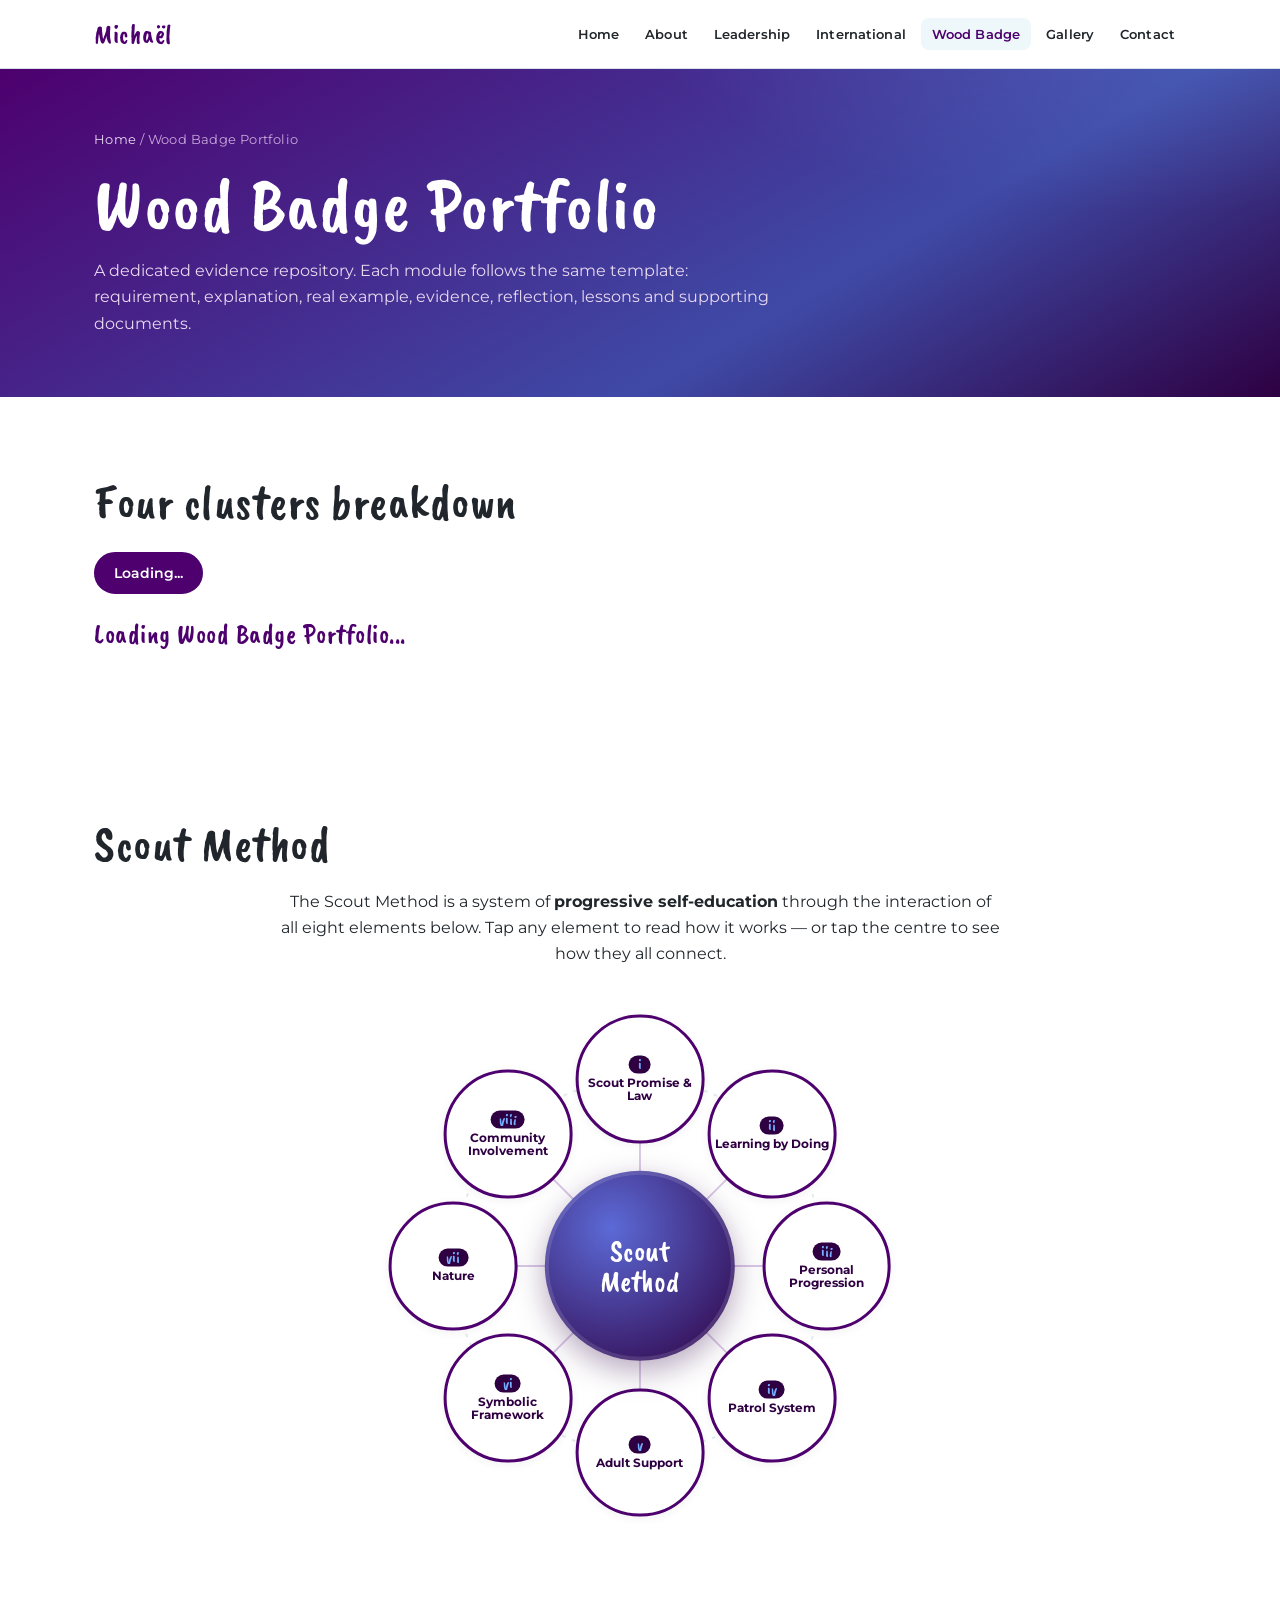
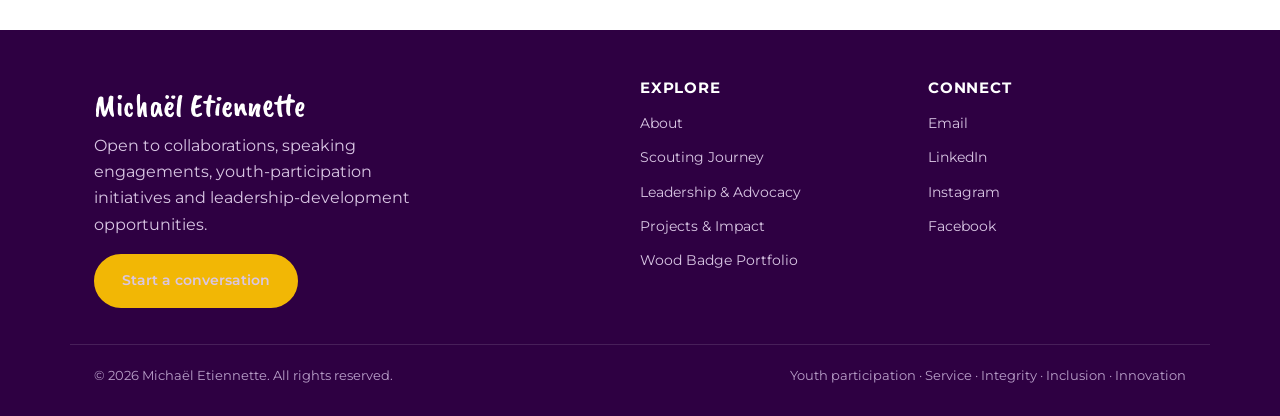
==== commit 3fae19a5: "excel connector" ====
--- a/wood-badge.html
+++ b/wood-badge.html
@@ -36,1150 +36,102 @@
     </div>
   </section>
 
-  <section class="section">
-    <div class="wrap" data-tabs>
-      <h2>Four clusters breakdown</h2>
+<section class="section">
+  <div class="wrap" data-tabs>
 
-      <div class="tabs reveal" style="margin-top:24px;">
-        <button class="tab-btn active" data-target="cluster-0">Cluster 0</button>
-        <button class="tab-btn" data-target="cluster-1">Cluster 1</button>
-        <button class="tab-btn" data-target="cluster-2">Cluster 2</button>
-        <button class="tab-btn" data-target="cluster-3">Cluster 3</button>
+    <h2>Four clusters breakdown</h2>
+
+    <!-- Tabs generated automatically -->
+    <div
+      class="tabs reveal"
+      id="woodbadge-tabs"
+      style="margin-top:24px;"
+    >
+      <button class="tab-btn active">Loading...</button>
+    </div>
+
+    <!-- Cluster content generated automatically -->
+    <div id="woodbadge-content">
+      <div class="tab-panel active">
+        <h3 style="color:var(--purple);">Loading Wood Badge Portfolio...</h3>
       </div>
-       <!-- CLUSTER 0 -->
-<div class="tab-panel active" id="cluster-0">
-  <h3 style="color:var(--purple);">Cluster 0 — Foundations</h3>
+    </div>
 
-  <!-- SCOUTING ESSENTIALS -->
+  </div>
+</section>
 
-  <details class="detail-block reveal" open>
-    <summary>
-      <div>
-        <h3>Scouting Essentials</h3>
-        <div class="sub">Module</div>
-      </div>
-      <span class="chev">+</span>
-    </summary>
+<!-- Scout Method remains outside the dynamic content -->
+<section class="section">
+  <div class="wrap">
 
-    <div class="detail-body">
+    <h2>Scout Method</h2>
 
-      <div class="field-grid">
+    <div class="scout-method" id="scoutMethod">
+      <p class="sm-intro">
+        The Scout Method is a system of
+        <strong>progressive self-education</strong>
+        through the interaction of all eight elements below.
+        Tap any element to read how it works —
+        or tap the centre to see how they all connect.
+      </p>
 
-        <div class="field">
-          <div class="field-label">Youth-Led Scouting</div>
-          <p>
-            Young people are placed at the centre of decision-making within the troop. Through the Patrol Leaders' Council, Scouts contribute to programme planning, evaluations and troop improvements. Leaders provide guidance while allowing young people to progressively take ownership of their Scouting experience.
-          </p>
-        </div>
+      <div
+        class="sm-diagram"
+        aria-label="Scout Method elements diagram"
+      >
+        <svg
+          class="sm-lines"
+          viewBox="0 0 600 600"
+          preserveAspectRatio="xMidYMid meet"
+          aria-hidden="true"
+        >
+          <g class="sm-spokes"></g>
+          <circle
+            class="sm-ring"
+            cx="300"
+            cy="300"
+            r="200"
+          />
+        </svg>
 
-        <div class="field">
-          <div class="field-label">Learning by Doing</div>
-          <p>
-            Activities are designed around practical experiences rather than classroom teaching. Hikes, camps, pioneering projects, governance challenges, heritage visits and outdoor activities allow Scouts to learn through direct participation and reflection.
-          </p>
-        </div>
+        <button
+          class="sm-hub"
+          type="button"
+          aria-pressed="false"
+        >
+          <span class="sm-hub-title">
+            Scout<br>Method
+          </span>
+        </button>
 
-        <div class="field">
-          <div class="field-label">Safety & Wellbeing</div>
-          <p>
-            The wellbeing of young people remains a priority in all activities. Risk assessments, first aid preparation, adult supervision and Safe from Harm principles are integrated into meetings, camps and expeditions to ensure a safe and supportive environment.
-          </p>
-        </div>
-
-        <div class="field">
-          <div class="field-label">Inclusion & Accessibility</div>
-          <p>
-            Consistent with the principles of Scouting, the troop welcomes young people regardless of background, religion or personal circumstances. Activities are adapted where required to encourage participation and ensure every member feels valued and respected.
-          </p>
-        </div>
-
-        <div class="field">
-          <div class="field-label">Community Engagement</div>
-          <p>
-            Service remains an essential part of the programme. Scouts are encouraged to contribute positively to their communities through environmental initiatives, district projects, heritage activities and acts of service.
-          </p>
-        </div>
-
-        <div class="field">
-          <div class="field-label">Continuous Improvement</div>
-          <p>
-            Evaluations are conducted regularly through Patrol Leaders' Council meetings and leader discussions. Feedback from Scouts is used to improve future programmes and maintain activities that remain relevant and engaging.
-          </p>
-        </div>
-
+        <div class="sm-nodes"></div>
       </div>
 
-      <div class="field">
-        <div class="field-label">Supporting Documents</div>
-        <p>
-          Programme plans, risk assessments, PLC minutes, camp reports, activity evaluations, attendance sheets and Safe from Harm documentation.
-        </p>
+      <div
+        class="sm-detail"
+        id="smDetail"
+        hidden
+      >
+        <div class="sm-detail-card">
+          <span class="sm-num" id="smNum">i</span>
+          <h3 id="smTitle">—</h3>
+          <p id="smText">—</p>
+
+          <button
+            class="sm-close"
+            id="smClose"
+            type="button"
+            aria-label="Close"
+          >
+            Close ✕
+          </button>
+        </div>
       </div>
 
     </div>
-  </details>
 
-
-  <!-- SECTION OPERATIONS -->
-
-  <details class="detail-block reveal">
-    <summary>
-      <div>
-        <h3>Section Operations</h3>
-        <div class="sub">Module</div>
-      </div>
-      <span class="chev">+</span>
-    </summary>
-
-    <div class="detail-body">
-
-      <div class="field-grid">
-
-        <div class="field">
-          <div class="field-label">Scout Troop Structure</div>
-          <p>
-            The Scout Troop consists of 34 Scouts organised into five patrols. Each patrol is led by a Patrol Leader and Assistant Patrol Leader who are responsible for coordinating activities, communication and patrol development.
-          </p>
-        </div>
-
-        <div class="field">
-          <div class="field-label">Patrol Leaders' Council</div>
-          <p>
-            The Patrol Leaders' Council consists of five Patrol Leaders, five Assistant Patrol Leaders, a Senior Patrol Leader and an Assistant Senior Patrol Leader. The PLC meets regularly to evaluate activities, discuss troop matters and contribute to programme planning.
-          </p>
-        </div>
-
-        <div class="field">
-          <div class="field-label">Youth Participation</div>
-          <p>
-            As the Patrol Leaders' Council was recently restructured, emphasis is currently placed on leadership development and empowering young leaders to progressively assume greater responsibilities within the troop.
-          </p>
-        </div>
-
-      </div>
-
-      <div class="field">
-        <div class="field-label">Patrol Leaders' Council Structure</div>
-        <p><em>Insert organisational chart / image here.</em></p>
-      </div>
-
-    </div>
-  </details>
-
-
-  <!-- MANAGERS & SUPPORTERS -->
-
-  <details class="detail-block reveal">
-    <summary>
-      <div>
-        <h3>Managers & Supporters</h3>
-        <div class="sub">Module</div>
-      </div>
-      <span class="chev">+</span>
-    </summary>
-
-    <div class="detail-body">
-
-      <div class="field-grid">
-
-        <div class="field">
-          <div class="field-label">La Maîtrise</div>
-          <p>
-            The Group Scouters' Meeting serves as the principal decision-making and coordination body of the group. Leaders from all sections meet regularly to discuss programme delivery, group development, safeguarding concerns and upcoming activities.
-          </p>
-        </div>
-
-        <div class="field">
-          <div class="field-label">Leadership Team</div>
-          <p>
-            The group currently consists of approximately 14 adult leaders across the Cub, Scout and Venture sections. Meetings are generally held once or twice per week depending on operational requirements.
-          </p>
-        </div>
-
-        <div class="field">
-          <div class="field-label">Decision-Making Process</div>
-          <p>
-            Consensus is the preferred method of decision-making. Voting is used only when consensus cannot be reached. The Group Scout Leader chairs meetings with support from the Assistant Group Scout Leader, Secretary and Treasurer.
-          </p>
-        </div>
-
-        <div class="field">
-          <div class="field-label">Annual General Meeting</div>
-          <p>
-            The AGM is normally held at the beginning of each year with the participation of parents, the sponsoring authority and supporters. Financial reports, annual plans and budgets are presented while stakeholders contribute to discussions on the future direction of the group.
-          </p>
-        </div>
-
-        <div class="field">
-          <div class="field-label">Stakeholder Engagement</div>
-          <p>
-            Parents, former Scouts, district leadership and the sponsoring authority provide valuable support through volunteering, fundraising, logistics and strategic guidance for the group.
-          </p>
-        </div>
-
-        <div class="field">
-          <div class="field-label">Adult Support & Development</div>
-          <p>
-            Responsibilities are distributed among leaders to encourage ownership, improve retention and provide opportunities for personal development. New leaders are supported through mentoring and gradual integration into group operations.
-          </p>
-        </div>
-
-      </div>
-
-      <div class="field">
-        <div class="field-label">Supporting Documents</div>
-        <p>
-          AGM reports, meeting minutes, organisational charts, budgets, annual calendars and committee records.
-        </p>
-      </div>
-
-    </div>
-  </details>
-
-
-  <!-- SAFETY & WELLBEING -->
-
-  <details class="detail-block reveal">
-    <summary>
-      <div>
-        <h3>Safety & Wellbeing</h3>
-        <div class="sub">Module</div>
-      </div>
-      <span class="chev">+</span>
-    </summary>
-
-    <div class="detail-body">
-
-      <div class="field-grid">
-
-        <div class="field">
-          <div class="field-label">Safe from Harm Implementation</div>
-          <ul>
-            <li>Safe from Harm briefings conducted during camps and major activities.</li>
-            <li>Listening Ears identified during residential experiences.</li>
-            <li>Bullying, exclusion and inappropriate behaviour addressed immediately.</li>
-            <li>Young people encouraged to raise concerns in confidence.</li>
-            <li>Respectful behaviour standards communicated to all participants.</li>
-          </ul>
-        </div>
-
-        <div class="field">
-          <div class="field-label">Health & First Aid</div>
-          <ul>
-            <li>First aid kits available during meetings, hikes and camps.</li>
-            <li>Medical information collected before residential activities.</li>
-            <li>Emergency contacts maintained and accessible.</li>
-            <li>Qualified first aiders identified for major events.</li>
-            <li>Emergency procedures reviewed before activities.</li>
-          </ul>
-        </div>
-
-        <div class="field">
-          <div class="field-label">Risk Management</div>
-          <ul>
-            <li>Risk assessments completed before major activities.</li>
-            <li>Hazards identified and control measures documented.</li>
-            <li>Activity leaders briefed on mitigation measures.</li>
-            <li>Dynamic risk assessments conducted when conditions change.</li>
-          </ul>
-        </div>
-
-      </div>
-
-      <div class="field">
-        <div class="field-label">Risk Assessment Example</div>
-        <p><em>Insert risk assessment matrix / image here.</em></p>
-      </div>
-
-    </div>
-  </details>
-
-
-  <!-- DATA PROTECTION -->
-
-  <details class="detail-block reveal">
-    <summary>
-      <div>
-        <h3>Data Protection & Confidentiality</h3>
-        <div class="sub">Module</div>
-      </div>
-      <span class="chev">+</span>
-    </summary>
-
-    <div class="detail-body">
-
-      <div class="field-grid">
-
-        <div class="field">
-          <div class="field-label">Personal Information</div>
-          <p>
-            Personal information collected from members and parents is used solely for Scouting purposes. Access is restricted to authorised leaders where operationally necessary.
-          </p>
-        </div>
-
-        <div class="field">
-          <div class="field-label">Medical Records</div>
-          <p>
-            Medical information is collected before camps and major activities and handled confidentially to ensure the safety and wellbeing of participants.
-          </p>
-        </div>
-
-        <div class="field">
-          <div class="field-label">Photography Consent</div>
-          <p>
-            Parents are informed regarding the use of photographs and media content. Images used on social media or promotional materials remain respectful and aligned with Safe from Harm principles.
-          </p>
-        </div>
-
-        <div class="field">
-          <div class="field-label">Document Security</div>
-          <p>
-            Registration forms, consent forms, attendance records and emergency contacts are stored securely and retained only for as long as required.
-          </p>
-        </div>
-
-      </div>
-
-    </div>
-  </details>
-
-
-
-
-            <!-- SECTION OPERATIONS -->
-
-            <details class="detail-block reveal">
-              <summary>
-                <div>
-                  <h3>Section Operations</h3>
-                  <div class="sub">Module</div>
-                </div>
-                <span class="chev">+</span>
-              </summary>
-
-              <div class="detail-body">
-
-                <div class="field-grid">
-
-                  <div class="field">
-                    <div class="field-label">Scout Troop Structure</div>
-                    <p>
-                      The Scout Troop consists of 34 Scouts organised into five patrols. Each patrol is led by a Patrol Leader and Assistant Patrol Leader who are responsible for coordinating activities, communication and patrol development.
-                    </p>
-                  </div>
-
-                  <div class="field">
-                    <div class="field-label">Patrol Leaders' Council</div>
-                    <p>
-                      The Patrol Leaders' Council consists of five Patrol Leaders, five Assistant Patrol Leaders, a Senior Patrol Leader and an Assistant Senior Patrol Leader. The PLC meets regularly to evaluate activities, discuss troop matters and contribute to programme planning.
-                    </p>
-                  </div>
-
-                  <div class="field">
-                    <div class="field-label">Youth Participation</div>
-                    <p>
-                      As the Patrol Leaders' Council was recently restructured, emphasis is currently placed on leadership development and empowering young leaders to progressively assume greater responsibilities within the troop.
-                    </p>
-                  </div>
-
-                </div>
-
-                <div class="field">
-                  <div class="field-label">Patrol Leaders' Council Structure</div>
-                  <p><em>Insert organisational chart / image here.</em></p>
-                </div>
-
-              </div>
-            </details>
-
-
-         <!-- Interactive Scout Method diagram -->
-            <div class="scout-method" id="scoutMethod">
-              <p class="sm-intro">The Scout Method is a system of <strong>progressive self-education</strong>
-                 through the interaction of all eight elements below. Tap any element to read how it works —
-                 or tap the centre to see how they all connect.</p>
-
-              <div class="sm-diagram" aria-label="Scout Method elements diagram">
-                <svg class="sm-lines" viewBox="0 0 600 600" preserveAspectRatio="xMidYMid meet" aria-hidden="true">
-                  <g class="sm-spokes"></g>
-                  <circle class="sm-ring" cx="300" cy="300" r="200" />
-                </svg>
-                <button class="sm-hub" type="button" aria-pressed="false">
-                  <span class="sm-hub-title">Scout<br>Method</span>
-                  
-                </button>
-                <div class="sm-nodes"></div>
-              </div>
-
-              <div class="sm-detail" id="smDetail" hidden>
-                <div class="sm-detail-card">
-                  <span class="sm-num" id="smNum">i</span>
-                  <h3 id="smTitle">—</h3>
-                  <p id="smText">—</p>
-                  <button class="sm-close" id="smClose" type="button" aria-label="Close">Close ✕</button>
-                </div>
-              </div>
-
-             
-            </div>
-
-
-
-
-</div>
-
-        <!-- CLUSTER 1 -->
-      <div class="tab-panel" id="cluster-1">
-        <h3 style="color:var(--purple);">Cluster 1 — Growing &amp; Delivering</h3>
-
-        <details class="detail-block reveal" open>
-          <summary>
-            <div>
-              <h3>Changes in Scouting</h3>
-              <div class="sub">Module</div>
-            </div>
-            <span class="chev">+</span>
-          </summary>
-
-          <div class="detail-body">
-            <div class="field-grid">
-              <div class="field">
-                <div class="field-label">58+ Years of Scouting</div>
-                <p>The 16th Scout Group has existed for more than 58 years. Its continuity shows the ability of the group to adapt to new realities while preserving its traditions, identity and values.</p>
-              </div>
-
-              <div class="field">
-                <div class="field-label">Scouting Online</div>
-                <p>During the COVID-19 pandemic, the group adapted by using online Scouting methods to maintain engagement, communication and learning despite physical restrictions.</p>
-              </div>
-
-              <div class="field">
-                <div class="field-label">Modern Programme Approach</div>
-                <p>The group continues to evolve by integrating more youth participation, practical activities, digital tools, inclusive practices and programme themes that reflect the interests and needs of today’s young people.</p>
-              </div>
-            </div>
-
-            <div class="field">
-              <div class="field-label">Supporting Documents</div>
-              <p><em>Evidence can include historical group records, photos, online activity screenshots, programme plans, and testimonies from leaders.</em></p>
-            </div>
-          </div>
-        </details>
-
-        <details class="detail-block reveal">
-          <summary>
-            <div>
-              <h3>Programme Planning</h3>
-              <div class="sub">Module</div>
-            </div>
-            <span class="chev">+</span>
-          </summary>
-
-          <div class="detail-body">
-            <div class="programme-flow">
-              <div class="programme-step">
-                <div class="programme-step-title">1. Start-Off</div>
-                <p>At the end of August / early September, we launched the Governance Challenge with an introductory session on governance, leadership and decision-making.</p>
-              </div>
-
-              <div class="programme-step">
-                <div class="programme-step-title">2. MSA Organigram</div>
-                <p>Scouts were introduced to the main decision-making bodies within the Mauritius Scout Association. They also interviewed group leaders to learn their names, roles and responsibilities.</p>
-              </div>
-
-              <div class="programme-step">
-                <div class="programme-step-title">3. Historical Expedition</div>
-                <p>Near the end of September, Scouts visited key historical sites in Port Louis, including the Citadel, to understand their importance, heritage value and connection to civic life.</p>
-              </div>
-
-              <div class="programme-step">
-                <div class="programme-step-title">4. Parliament Visit</div>
-                <p>Earlier this year, Scouts visited the National Parliament during National Heritage Day. This gave them the opportunity to discover the parliamentary chamber and better understand national governance.</p>
-              </div>
-
-              <div class="programme-step">
-                <div class="programme-step-title">5. Final Evaluation</div>
-                <p>Scouts had to present concrete evidence, such as photos proving their participation, and demonstrate a basic understanding of governance and why it is necessary within different institutions.</p>
-              </div>
-
-              <div class="programme-step">
-                <div class="programme-step-title">6. Lessons Learned</div>
-                <p>This programme showed that Scouts understand governance better when theory is combined with practical exploration, interviews, site visits and personal reflection.</p>
-              </div>
-            </div>
-
-            <div class="field">
-              <div class="field-label">Supporting Documents</div>
-              <p><em>Evidence can include programme plan, photos, visit records, activity instructions, Scout presentations, attendance list and evaluation notes.</em></p>
-            </div>
-          </div>
-        </details>
-
-        <details class="detail-block reveal">
-          <summary>
-            <div>
-              <h3>Administration</h3>
-              <div class="sub">Module</div>
-            </div>
-            <span class="chev">+</span>
-          </summary>
-
-          <div class="detail-body">
-            <div class="field-grid">
-              <div class="field">
-                <div class="field-label">Registration & Records</div>
-                <p>Administration includes keeping accurate records of members, attendance, activities and payments where applicable. This helps the group plan safely and maintain proper follow-up.</p>
-              </div>
-
-              <div class="field">
-                <div class="field-label">Communication</div>
-                <p>Clear communication with parents, leaders and young people is essential. This may include letters, WhatsApp messages, emails, posters and reminders before activities.</p>
-              </div>
-
-              <div class="field">
-                <div class="field-label">Event Documentation</div>
-                <p>For activities and camps, administrative preparation includes forms, permission letters, budgets, transport arrangements, programmes, emergency contacts and supporting documents.</p>
-              </div>
-            </div>
-
-            <div class="field">
-              <div class="field-label">Reflection</div>
-              <p>Good administration makes activities safer, clearer and more professional. It also builds trust with parents and stakeholders because responsibilities, information and expectations are properly documented.</p>
-            </div>
-
-            <div class="field">
-              <div class="field-label">Supporting Documents</div>
-              <p><em>Evidence can include attendance sheets, registration forms, letters, budgets, activity plans, parent communications and event reports.</em></p>
-            </div>
-          </div>
-        </details>
-
-        <details class="detail-block reveal">
-          <summary>
-            <div>
-              <h3>Scouting for All</h3>
-              <div class="sub">Module</div>
-            </div>
-            <span class="chev">+</span>
-          </summary>
-
-          <div class="detail-body">
-            <div class="field-grid">
-              <div class="field">
-                <div class="field-label">Religious Inclusion</div>
-                <p>The 16th Scout Group has strong Catholic roots, but the group has evolved as members from different religious backgrounds have joined. We aim to remain respectful of our traditions while ensuring that all young people feel welcomed and included.</p>
-              </div>
-
-              <div class="field">
-                <div class="field-label">Supporting Different Needs</div>
-                <p>Some parents have shared that their children may show autistic behaviours or require additional support. The group welcomes these profiles and benefits from adult leaders, especially in the Cub section, who have teaching experience and better understanding of different learning needs.</p>
-              </div>
-
-              <div class="field">
-                <div class="field-label">Safe from Harm Culture</div>
-                <p>Safe from Harm training has helped us better understand inclusion, safeguarding and respectful behaviour. Bullying, exclusion and discrimination are not tolerated, and we work to create a peaceful and supportive environment for all members.</p>
-              </div>
-            </div>
-
-            <div class="field">
-              <div class="field-label">Supporting Documents</div>
-              <p><em>Evidence can include Safe from Harm certificates, group rules, parent communications, activity adaptations, photos and leader reflections.</em></p>
-            </div>
-          </div>
-        </details>
-
-        <details class="detail-block reveal">
-          <summary>
-            <div>
-              <h3>Programme Delivery</h3>
-              <div class="sub">Module</div>
-            </div>
-            <span class="chev">+</span>
-          </summary>
-
-          <div class="detail-body">
-            <div class="vertical-timeline">
-              <div class="timeline-item">
-                <div class="timeline-date">Saturday 02 May</div>
-                <div class="timeline-content">
-                  <h4>Session Title</h4>
-                  <p>Add the session objective, activity summary, learning area covered, and how the session contributed to the monthly programme.</p>
-                </div>
-              </div>
-
-              <div class="timeline-item">
-                <div class="timeline-date">Saturday 09 May</div>
-                <div class="timeline-content">
-                  <h4>Session Title</h4>
-                  <p>Add the session objective, activity summary, learning area covered, and how young people participated in the activity.</p>
-                </div>
-              </div>
-
-              <div class="timeline-item">
-                <div class="timeline-date">Saturday 16 May</div>
-                <div class="timeline-content">
-                  <h4>Session Title</h4>
-                  <p>Add the session objective, practical activity, badge link, youth involvement and key observations from delivery.</p>
-                </div>
-              </div>
-
-              <div class="timeline-item">
-                <div class="timeline-date">Saturday 25 May</div>
-                <div class="timeline-content">
-                  <h4>Session Title</h4>
-                  <p>Add the final activity, evaluation method, participant feedback and lessons learned from the month’s programme.</p>
-                </div>
-              </div>
-            </div>
-
-            <div class="field">
-              <div class="field-label">Supporting Documents</div>
-              <p><em>Evidence can include monthly programme plan, attendance sheets, photos, badge links, session notes and evaluation feedback.</em></p>
-            </div>
-          </div>
-        </details>
-
-        <details class="detail-block reveal">
-          <summary>
-            <div>
-              <h3>Growing the Section</h3>
-              <div class="sub">Module</div>
-            </div>
-            <span class="chev">+</span>
-          </summary>
-
-          <div class="detail-body">
-            <div class="field-grid two-columns">
-              <div class="field">
-                <div class="field-label">Announcements During Mass</div>
-                <p>Announcements during weekly mass help attract potential new members. Many families attending church are interested in activities that support the development of their children, making this an effective recruitment channel.</p>
-              </div>
-
-              <div class="field">
-                <div class="field-label">State House Kermesse</div>
-                <p>Although this was a national initiative, participation in the State House Kermesse helped promote Scouting and led to the recruitment of two new adults and two new young members within the section.</p>
-              </div>
-
-              <div class="field">
-                <div class="field-label">Responsibility Sharing</div>
-                <p>To retain adults, responsibilities are shared among leaders so that everyone feels useful, valued and involved in the life of the group. This strengthens ownership and commitment.</p>
-              </div>
-
-              <div class="field">
-                <div class="field-label">Team-Building Activities</div>
-                <p>Frequent team-building activities, such as hikes and end-of-year gatherings, help maintain morale, improve coordination and create a family-like atmosphere among adult volunteers.</p>
-              </div>
-            </div>
-
-            <div class="field">
-              <div class="field-label">Supporting Documents</div>
-              <p><em>Evidence can include recruitment records, activity photos, announcement drafts, kermesse participation proof, adult volunteer lists and team-building photos.</em></p>
-            </div>
-          </div>
-        </details>
-      </div>
-      <!-- CLUSTER 2 -->
-        <div class="tab-panel" id="cluster-2">
-          <h3 style="color:var(--purple);">Cluster 2 — Supporting Young People</h3>
-
-          <details class="detail-block reveal" open>
-            <summary>
-              <div>
-                <h3>Supporting Young People</h3>
-                <div class="sub">Module</div>
-              </div>
-              <span class="chev">+</span>
-            </summary>
-
-            <div class="detail-body">
-              <div class="field-grid single-column">
-                <div class="field">
-                  <div class="field-label">Empowering Youth Through Participation</div>
-                  <p>I believe that young people develop best when they are trusted with responsibility and supported in making decisions that affect them. My approach to youth support is based on meaningful participation, where young people are not only consulted but also encouraged to plan, lead, evaluate and improve their own Scouting experience.</p>
-
-                  <p>Within my Scout Group, I have supported the rebuilding of the Patrol Leaders’ Council to strengthen youth involvement in programme planning and decision-making. I have also been a support to the Venture Executive Committee by guiding members, helping them structure their ideas, and encouraging them to take ownership of their section activities.</p>
-
-                  <p>At district and regional level, my experience as President of the District Youth Scout Council of Port Louis and as Youth Representative for the Africa Scout Region has broadened my perspective on youth participation. It has reinforced my belief that young people need real platforms, proper guidance and trust in order to contribute meaningfully to decisions that affect them.</p>
-                </div>
-              </div>
-
-              <div class="field">
-                <div class="field-label">Supporting Documents</div>
-                <p><em>Evidence can include PLC meeting notes, Venture Executive Committee records, DYSF materials, youth consultation notes, photos, and feedback from young members.</em></p>
-              </div>
-            </div>
-          </details>
-
-          <details class="detail-block reveal">
-            <summary>
-              <div>
-                <h3>Positive Behaviour</h3>
-                <div class="sub">Module</div>
-              </div>
-              <span class="chev">+</span>
-            </summary>
-
-            <div class="detail-body">
-              <div class="field-grid">
-                <div class="field">
-                  <div class="field-label">Mentorship Approach</div>
-                  <p>Positive behaviour in our Scout Group is encouraged through mentorship and individual support. Leaders take time to guide young members, understand their challenges, and help them improve through discussion rather than only correction.</p>
-                </div>
-
-                <div class="field">
-                  <div class="field-label">Patrol Reward & Recognition</div>
-                  <p>The group has implemented a Patrol Reward and Recognition System to encourage teamwork, discipline, attendance, participation and good conduct. This creates healthy motivation while reinforcing the values expected from Scouts.</p>
-                </div>
-
-                <div class="field">
-                  <div class="field-label">Uniform Inspections</div>
-                  <p>Frequent uniform inspections are carried out to encourage discipline, pride and personal responsibility. The aim is not only to correct mistakes but to help young members understand the importance of representing the Movement properly.</p>
-                </div>
-              </div>
-
-              <div class="field">
-                <div class="field-label">Reflection</div>
-                <p>These approaches have shown that positive behaviour is more sustainable when young people feel guided, recognised and respected. Mentorship, recognition and clear expectations help create a stronger sense of belonging and accountability.</p>
-              </div>
-
-              <div class="field">
-                <div class="field-label">Supporting Documents</div>
-                <p><em>Evidence can include patrol reward records, uniform inspection sheets, photos, attendance records, mentorship notes, and activity reports.</em></p>
-              </div>
-            </div>
-          </details>
-
-          <details class="detail-block reveal">
-            <summary>
-              <div>
-                <h3>Residential Experiences</h3>
-                <div class="sub">Module</div>
-              </div>
-              <span class="chev">+</span>
-            </summary>
-
-            <div class="detail-body">
-              <div class="field-grid two-columns">
-                <div class="field">
-                  <div class="field-label">Start-Up</div>
-                  <p>The first stage of organising a residential experience is to define the camp objectives, theme, target participants, expected outcomes and proposed location. This ensures that the camp has a clear educational purpose and is not only a logistical activity.</p>
-                </div>
-
-                <div class="field">
-                  <div class="field-label">Pre-Camp Planning</div>
-                  <p>Pre-camp planning includes collecting information on feasibility, preparing a risk assessment, drafting the budget, building the programme, and preparing proposals or requests for approval from relevant stakeholders.</p>
-                </div>
-
-                <div class="field">
-                  <div class="field-label">Logistics & Permissions</div>
-                  <p>This stage includes confirming the venue, arranging transport, seeking required permissions, preparing the menu, checking available equipment, identifying missing materials, and ensuring that activities can be delivered safely and effectively.</p>
-                </div>
-
-                <div class="field">
-                  <div class="field-label">Delivery Preparation</div>
-                  <p>Before the residential experience, the organising team finalises workshops, prepares activity materials, confirms facilitators, arranges transport, assigns responsibilities, and ensures first aid and Safe from Harm measures are in place.</p>
-                </div>
-
-                <div class="field">
-                  <div class="field-label">During the Camp</div>
-                  <p>During the camp, the team supervises participants, coordinates with the Chef de Camp, monitors safety, follows up with the kitchen team, supports facilitators, and ensures that participants and volunteers remain physically and emotionally safe.</p>
-                </div>
-
-                <div class="field">
-                  <div class="field-label">Report & Evaluation</div>
-                  <p>After the camp, feedback is collected from participants, volunteers and organisers. This helps evaluate the quality of the programme, identify challenges, and improve the planning of future residential experiences.</p>
-                </div>
-              </div>
-
-              <div class="field">
-                <div class="field-label">Supporting Documents</div>
-                <p><em>Evidence can include camp proposal, budget, programme, transport plan, menu, risk assessment, permission letters, evaluation forms, attendance list, and photos.</em></p>
-              </div>
-            </div>
-          </details>
-
-          <details class="detail-block reveal">
-            <summary>
-              <div>
-                <h3>Risk Management</h3>
-                <div class="sub">Module</div>
-              </div>
-              <span class="chev">+</span>
-            </summary>
-
-            <div class="detail-body">
-              <div class="field-grid two-columns">
-                <div class="field">
-                  <div class="field-label">Risk Assessment Process</div>
-                  <p>Risk management begins before the activity by identifying possible hazards, assessing the likelihood and impact of each risk, and deciding on control measures. This helps ensure that activities are delivered safely while still allowing young people to experience challenge and adventure.</p>
-                </div>
-
-                <div class="field">
-                  <div class="field-label">Main Areas Considered</div>
-                  <ul>
-                    <li>Participant safety and supervision</li>
-                    <li>Venue and environmental risks</li>
-                    <li>Transport and movement</li>
-                    <li>Food, hygiene and hydration</li>
-                    <li>First aid and emergency response</li>
-                    <li>Safe from Harm procedures</li>
-                  </ul>
-                </div>
-
-                <div class="field">
-                  <div class="field-label">Real Example</div>
-                  <p>For residential activities and district-level events, risk assessment is used to identify potential issues before the activity begins. This includes checking the venue, planning emergency contacts, assigning responsibilities, and ensuring that safety measures are understood by the organising team.</p>
-                </div>
-
-                <div class="field">
-                  <div class="field-label">Reflection</div>
-                  <p>Risk assessment has taught me that safety planning should not be treated as paperwork only. It is a practical tool that helps leaders anticipate problems, protect participants, and respond more confidently during an activity.</p>
-                </div>
-              </div>
-
-              <div class="field">
-                <div class="field-label">Risk Assessment Matrix</div>
-                <div class="image-placeholder">
-                  <p><em>Risk assessment image/matrix will be added here later.</em></p>
-                </div>
-              </div>
-
-              <div class="field">
-                <div class="field-label">Supporting Documents</div>
-                <p><em>Evidence can include risk assessment forms, safety plans, first aid arrangements, emergency contact lists, venue checks, camp rules, and Safe from Harm measures.</em></p>
-              </div>
-            </div>
-          </details>
-
-          <details class="detail-block reveal">
-            <summary>
-              <div>
-                <h3>Practical Skills</h3>
-                <div class="sub">Module</div>
-              </div>
-              <span class="chev">+</span>
-            </summary>
-
-            <div class="detail-body">
-              <div class="field-grid">
-                <div class="field">
-                  <div class="field-label">Pioneering</div>
-                  <p>Scouts develop practical pioneering skills through knotting, lashings, teamwork and simple gadget construction. These activities help them apply technical knowledge while building patience, coordination and problem-solving skills.</p>
-                </div>
-
-                <div class="field">
-                  <div class="field-label">Cooking</div>
-                  <p>Cooking activities help young members develop independence, planning and responsibility. Scouts learn how to prepare meals safely, manage ingredients, respect hygiene rules and work as a team during camps or outdoor activities.</p>
-                </div>
-
-                <div class="field">
-                  <div class="field-label">Techno Challenge</div>
-                  <p>The Techno Challenge introduces Scouts to science, technology and innovation through practical learning. Activities may include basic digital skills, problem-solving tasks and exposure to topics such as artificial intelligence and scientific discovery.</p>
-                </div>
-              </div>
-
-              <div class="field">
-                <div class="field-label">Supporting Documents</div>
-                <p><em>Evidence can include badge records, activity plans, photos, assessment notes, participant outputs, and feedback from leaders.</em></p>
-              </div>
-            </div>
-          </details>
-
-          <details class="detail-block reveal">
-            <summary>
-              <div>
-                <h3>International Scouting</h3>
-                <div class="sub">Module</div>
-              </div>
-              <span class="chev">+</span>
-            </summary>
-
-            <div class="detail-body">
-              <div class="field-grid">
-                <div class="field">
-                  <div class="field-label">Online Application</div>
-                  <p>Participation in international Scouting events usually begins with an application process. Young people need to understand the event requirements, eligibility criteria, deadlines and documents required before applying.</p>
-                </div>
-
-                <div class="field">
-                  <div class="field-label">Fundraising</div>
-                  <p>International events often require financial preparation. Fundraising can help make participation more accessible by reducing the cost burden on young people and their families.</p>
-                </div>
-
-                <div class="field">
-                  <div class="field-label">Contingent Training</div>
-                  <p>Before attending an international event, participants should receive preparation through contingent training. This may include cultural awareness, travel expectations, safety briefings, event objectives and team-building activities.</p>
-                </div>
-
-                <div class="field">
-                  <div class="field-label">Youth Preparation</div>
-                  <p>Young people should be supported to understand their role as representatives of their group, association and country. This includes behaviour expectations, communication, responsibility and openness to learning from other cultures.</p>
-                </div>
-
-                <div class="field">
-                  <div class="field-label">Reflection</div>
-                  <p>International Scouting gives young people the opportunity to develop global citizenship, confidence and intercultural understanding. Proper preparation ensures that they benefit fully from the experience.</p>
-                </div>
-
-                <div class="field">
-                  <div class="field-label">Lessons Learned</div>
-                  <p>Young people need early guidance, clear information and financial planning support to access international opportunities successfully.</p>
-                </div>
-              </div>
-
-              <div class="field">
-                <div class="field-label">Supporting Documents</div>
-                <p><em>Evidence can include event invitations, application forms, fundraising plans, training programmes, travel preparation documents, photos and participant reflections.</em></p>
-              </div>
-            </div>
-          </details>
-        </div>
-      <!-- CLUSTER 3 -->
-          <div class="tab-panel" id="cluster-3">
-      <h3 style="color:var(--purple);">Cluster 3 — Leadership &amp; Learning</h3>
-
-      <details class="detail-block reveal" open>
-        <summary>
-          <div>
-            <h3>Leadership Skills</h3>
-            <div class="sub">Module</div>
-          </div>
-          <span class="chev">+</span>
-        </summary>
-
-        <div class="detail-body">
-          <div class="field-grid">
-            <div class="field">
-              <div class="field-label">Autocratic Leadership</div>
-              <p>During my mandate as President of the District Youth Scout Council, I sometimes had to make quick decisions when time was limited. This was mainly for minor operational matters such as drafting emails, preparing communication content, or validating marketing material. I used this approach carefully, only when immediate action was needed and when the decision did not affect the wider team’s direction.</p>
-            </div>
-
-            <div class="field">
-              <div class="field-label">Democratic Leadership</div>
-              <p>Through the Patrol Leaders’ Council, we consult young members before planning and organising activities. For example, Patrol Leaders expressed their interest in having more expeditions and outdoor experiences. As a result, this year we organised two field trips, participated in one district-level camp, and started planning a mini-camp before our annual group camp.</p>
-            </div>
-
-            <div class="field">
-              <div class="field-label">Laissez-faire Leadership</div>
-              <p>One lesson I learned as DYSC President is that leadership also means knowing when to step back. During the District Youth Scout Forum, I delegated specific responsibilities to my team, including the preparation and facilitation of SDG-related activities. Once the team clearly understood the objectives, they were able to deliver independently, allowing me to trust their ownership and focus on overall coordination.</p>
-            </div>
-          </div>
-
-          <div class="field">
-            <div class="field-label">Supporting Documents</div>
-            <p><em>Evidence can include DYSC meeting notes, activity plans, forum programme, communication materials, photos, and feedback from team members.</em></p>
-          </div>
-        </div>
-      </details>
-
-      <details class="detail-block reveal">
-        <summary>
-          <div>
-            <h3>Working with Adults</h3>
-            <div class="sub">Module</div>
-          </div>
-          <span class="chev">+</span>
-        </summary>
-
-        <div class="detail-body">
-          <div class="field-grid two-columns">
-            <div class="field">
-              <div class="field-label">Issue 1 — Recognition within the Group</div>
-              <p>During one of our <em>La Maîtrise</em> meetings, a situation arose where one leader felt that their contribution was not being sufficiently recognised within the group. This affected their motivation and participation during discussions.</p>
-            </div>
-
-            <div class="field">
-              <div class="field-label">Solution 1 — Listening and Shared Responsibility</div>
-              <p>We acknowledged the concern and created space for the leader to express their views. To help them feel more included, we encouraged greater participation in meetings and assigned more meaningful responsibilities. This helped rebuild confidence and improved engagement within the leadership team.</p>
-            </div>
-
-            <div class="field">
-              <div class="field-label">Issue 2 — Understanding the Purpose of DYSF</div>
-              <p>In the build-up to the District Youth Scout Forum, some Scouters, leaders and parents did not fully understand the purpose of the forum or the importance of youth participation within the district.</p>
-            </div>
-
-            <div class="field">
-              <div class="field-label">Solution 2 — Clear Communication</div>
-              <p>Through consistent communication, explanatory posts, videos and direct discussions, we helped clarify the objectives and benefits of the forum. This approach reduced doubts, increased trust, and encouraged better participation from both young people and adults.</p>
-            </div>
-          </div>
-
-          <div class="field">
-            <div class="field-label">Supporting Documents</div>
-            <p><em>Evidence can include meeting notes, DYSF communication materials, parent information posts, videos, invitation letters, and participation records.</em></p>
-          </div>
-        </div>
-      </details>
-
-      <details class="detail-block reveal">
-        <summary>
-          <div>
-            <h3>Instructing Practical Skills</h3>
-            <div class="sub">Module</div>
-          </div>
-          <span class="chev">+</span>
-        </summary>
-
-        <div class="detail-body">
-          <div class="field-grid two-columns">
-            <div class="field">
-              <div class="field-label">Practical Skill Selected</div>
-              <p>The practical skill selected was linked to the Pioneer Activity Badge. Scouts were introduced to basic pioneering concepts, including knots, teamwork, planning, and simple gadget construction.</p>
-            </div>
-
-            <div class="field">
-              <div class="field-label">Preparation</div>
-              <p>Before the activity, the leadership team identified the skills to be demonstrated, prepared the necessary materials, and planned the session so that Scouts could first observe the technique and then practise it in small groups.</p>
-            </div>
-
-            <div class="field">
-              <div class="field-label">Animation</div>
-              <p>The activity was delivered through a practical, hands-on method. Scouts were guided step by step, then given the opportunity to apply the skill themselves through a mini team challenge, encouraging both learning and collaboration.</p>
-            </div>
-
-            <div class="field">
-              <div class="field-label">Evaluation</div>
-              <p>Scouts were assessed through observation and demonstration. Leaders checked whether they could correctly apply the technique, work safely, and explain the purpose of the skill they had learned.</p>
-            </div>
-
-            <div class="field">
-              <div class="field-label">Reflection</div>
-              <p>This activity showed that young people learn practical skills more effectively when they are actively involved rather than only listening to instructions.</p>
-            </div>
-
-            <div class="field">
-              <div class="field-label">Lessons Learned</div>
-              <p>For future sessions, more time should be allocated for practice and peer learning, especially for Scouts who need additional support before being assessed.</p>
-            </div>
-          </div>
-
-          <div class="field">
-            <div class="field-label">Supporting Documents</div>
-            <p><em>Evidence can include activity plans, badge requirements, photos of the practical activity, assessment notes, and feedback from leaders.</em></p>
-          </div>
-        </div>
-      </details>
-
-        <details class="detail-block reveal">
-          <summary>
-            <div>
-              <h3>Assessing Learning</h3>
-              <div class="sub">Module</div>
-            </div>
-            <span class="chev">+</span>
-          </summary>
-
-          <div class="detail-body">
-            <div class="field-grid two-columns">
-              <div class="field">
-                <div class="field-label">Outdoor Evaluation — Hiking</div>
-                <p>A recent trip to Dauguet allowed us to assess Scouts working towards their Orienteering Activity Badge. They were given a compass and asked to guide their team through the forest using cardinal directions.</p>
-              </div>
-
-              <div class="field">
-                <div class="field-label">On-the-Field Assessment</div>
-                <p>The assessment was conducted in a real outdoor setting rather than through theory only. This helped leaders observe whether Scouts could apply their knowledge practically, communicate with their patrol, and make decisions during the activity.</p>
-              </div>
-
-              <div class="field">
-                <div class="field-label">Evidence Gathering</div>
-                <p>Evidence was gathered through direct observation, leader notes, team performance, and how well Scouts completed the route while using the compass correctly.</p>
-              </div>
-
-              <div class="field">
-                <div class="field-label">Learning Standard</div>
-                <p>The expected standard was that Scouts could identify directions, use a compass safely and correctly, and support their team during the orientation activity.</p>
-              </div>
-
-              <div class="field">
-                <div class="field-label">Reflection</div>
-                <p>This assessment showed that outdoor skills are best evaluated in real situations where young people can demonstrate confidence, teamwork and practical understanding.</p>
-              </div>
-
-              <div class="field">
-                <div class="field-label">Lessons Learned</div>
-                <p>Future assessments should include a short briefing before the activity and a reflection session afterwards to help Scouts better understand what they achieved and what they can improve.</p>
-              </div>
-            </div>
-
-            <div class="field">
-              <div class="field-label">Supporting Documents</div>
-              <p><em>Evidence can include route plans, photos, badge records, assessment notes, and attendance sheets.</em></p>
-            </div>
-          </div>
-        </details>
-
-        <details class="detail-block reveal">
-          <summary>
-            <div>
-              <h3>Facilitation</h3>
-              <div class="sub">Module</div>
-            </div>
-            <span class="chev">+</span>
-          </summary>
-
-          <div class="detail-body">
-            <div class="field-grid">
-              <div class="field">
-                <div class="field-label">Traditional Teaching</div>
-                <p>Some sessions require direct explanation, especially when introducing new concepts, safety rules, badge requirements or technical knowledge before moving into practical activities.</p>
-              </div>
-
-              <div class="field">
-                <div class="field-label">Resource Person Intervention</div>
-                <p>A recent visit to the Rajiv Gandhi Science Centre allowed the group to benefit from qualified facilitators for the Techno Challenge. This was especially useful for topics such as artificial intelligence and science, where external expertise strengthened the learning experience.</p>
-              </div>
-
-              <div class="field">
-                <div class="field-label">Practical Activities</div>
-                <p>For skills that require learning by doing, we used practical activities such as mini competitions for gadget building. This encouraged Scouts to apply techniques, collaborate and learn through experience.</p>
-              </div>
-
-              <div class="field">
-                <div class="field-label">Interactive Outdoor Games</div>
-                <p>For the Orienteering Badge, we organised a mini orientation course at Dauguet Health Track. Scouts had to use a compass to guide their teams, turning the assessment into an active and engaging learning experience.</p>
-              </div>
-
-              <div class="field">
-                <div class="field-label">Mini Quiz</div>
-                <p>For Founder’s Day, we organised a quiz on the life of Baden-Powell. This made the learning process more interactive and encouraged members to discover the founder’s life in a fun and participative way.</p>
-              </div>
-            </div>
-
-            <div class="field">
-              <div class="field-label">Supporting Documents</div>
-              <p><em>Evidence can include session plans, photos, quiz sheets, activity instructions, visit details, and participant feedback.</em></p>
-            </div>
-          </div>
-        </details>
-
-        <details class="detail-block reveal">
-          <summary>
-            <div>
-              <h3>Presenting</h3>
-              <div class="sub">Module</div>
-            </div>
-            <span class="chev">+</span>
-          </summary>
-
-          <div class="detail-body">
-            <div class="field-grid single-column">
-              <div class="field">
-                <div class="field-label">Feedback and Understanding</div>
-                <p>After delivering a presentation or explanation, I use feedback to check whether young members understood the message clearly. This can be done through short questions, group discussion, recap activities or asking members to explain the key points in their own words. This helps me identify what was understood, what needs to be repeated, and how I can improve my communication for future sessions.</p>
-              </div>
-            </div>
-
-            <div class="field">
-              <div class="field-label">Supporting Documents</div>
-              <p><em>Evidence can include presentation slides, activity feedback, discussion notes, photos, or examples of recap activities.</em></p>
-            </div>
-          </div>
-        </details>
-      </div>
-  
-    </div>
-  </section>
+  </div>
+</section>
 
   <footer class="site-footer">
     <div class="wrap footer-grid">
@@ -1215,7 +167,9 @@
     </div>
   </footer>
 
-  <script src="js/main.js"></script>
-  <script src="js/Scout method.js"></script>
+<script src="js/main.js"></script>
+<script src="js/Scout method.js"></script>
+<script src="js/woodbadge-data.js"></script>
+<script src="js/woodbadge.js"></script>
 </body>
 </html>
